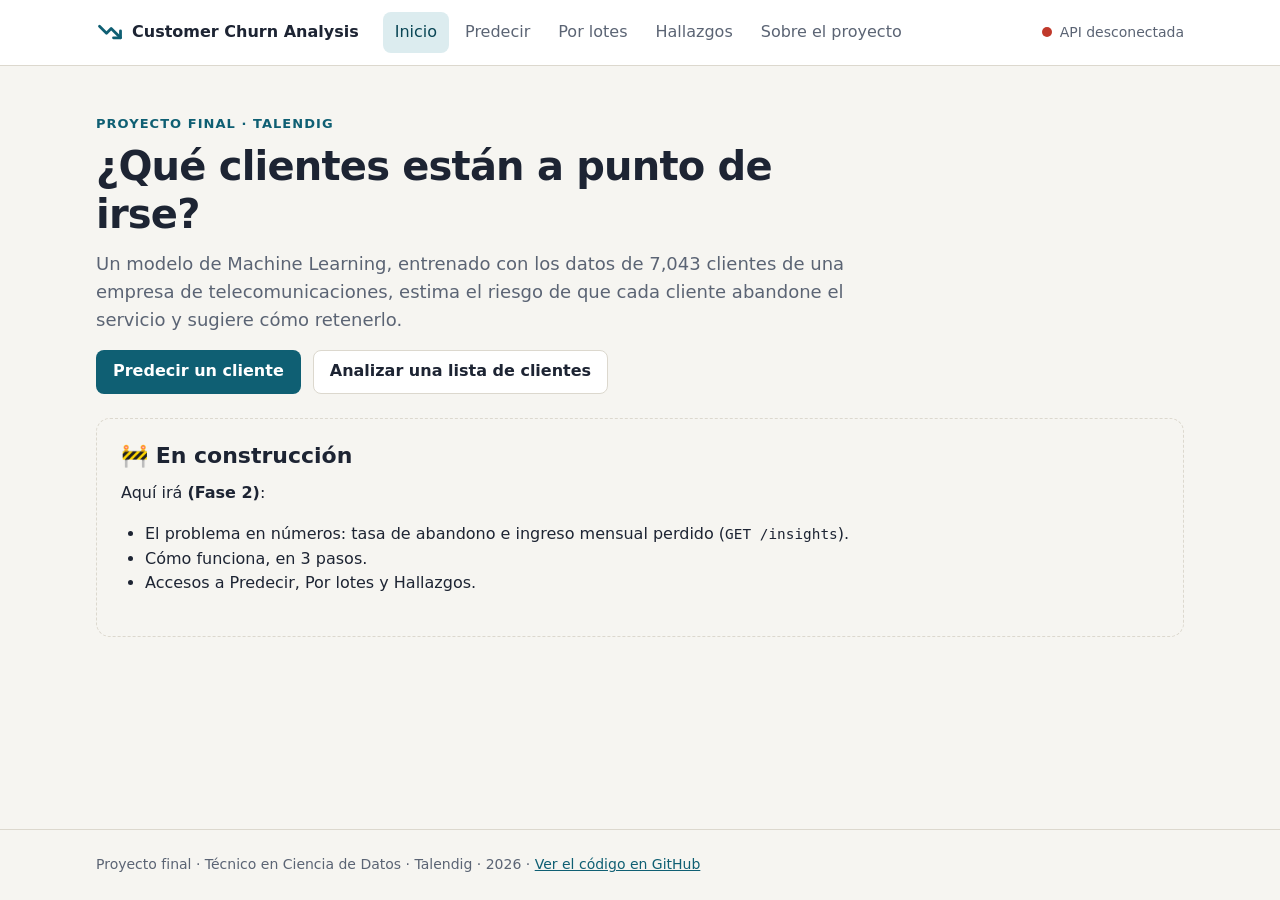
==== web/index.html @ 5fc29a0c "api-web: esqueleto de la API y la web + contrato v1" ====
<!doctype html>
<html lang="es">
  <head>
    <meta charset="utf-8" />
    <meta name="viewport" content="width=device-width, initial-scale=1" />
    <title>Inicio · Customer Churn Analysis</title>
    <meta
      name="description"
      content="Predicción del abandono de clientes de una empresa de telecomunicaciones con Machine Learning."
    />
    <link
      rel="icon"
      href="data:image/svg+xml,%3Csvg xmlns='http://www.w3.org/2000/svg' viewBox='0 0 24 24' fill='none' stroke='%230f5f73' stroke-width='2.6' stroke-linecap='round' stroke-linejoin='round'%3E%3Cpolyline points='3 7 9 13 13 9 21 17'/%3E%3Cpolyline points='15 17 21 17 21 11'/%3E%3C/svg%3E"
    />
    <link rel="stylesheet" href="css/base.css" />
    <script type="module" src="js/common.js"></script>
    <!-- Estilos y código propios de esta página: créalos y enlázalos aquí.
    <link rel="stylesheet" href="css/index.css" />
    <script type="module" src="js/index.js"></script>
    -->
  </head>
  <body>
    <a class="skip-link" href="#main">Saltar al contenido</a>

    <header class="site-header">
      <div class="container header-inner">
        <a class="brand" href="index.html">
          <svg class="brand-mark" viewBox="0 0 24 24" aria-hidden="true">
            <polyline points="3 7 9 13 13 9 21 17" />
            <polyline points="15 17 21 17 21 11" />
          </svg>
          Customer Churn Analysis
        </a>
        <nav class="site-nav" aria-label="Principal">
          <ul class="nav-list">
            <li><a href="index.html" aria-current="page">Inicio</a></li>
            <li><a href="predict.html">Predecir</a></li>
            <li><a href="batch.html">Por lotes</a></li>
            <li><a href="insights.html">Hallazgos</a></li>
            <li><a href="about.html">Sobre el proyecto</a></li>
          </ul>
        </nav>
        <p class="api-status" id="api-status" data-state="checking" role="status">
          <span class="status-dot" aria-hidden="true"></span>
          <span class="status-text">Conectando con la API…</span>
        </p>
      </div>
    </header>

    <div class="demo-banner" id="demo-banner" hidden>
      <p class="container">
        <strong>Modo demostración:</strong> la API usa un modelo provisional mientras llega el modelo real del equipo
        de Modelos. Los resultados son solo de ejemplo.
      </p>
    </div>

    <main id="main" class="container">
      <section class="page-intro">
        <p class="eyebrow">Proyecto final · Talendig</p>
        <h1>¿Qué clientes están a punto de irse?</h1>
        <p class="lead">
          Un modelo de Machine Learning, entrenado con los datos de 7,043 clientes de una empresa de
          telecomunicaciones, estima el riesgo de que cada cliente abandone el servicio y sugiere cómo retenerlo.
        </p>
        <div class="actions">
          <a class="btn btn-primary" href="predict.html">Predecir un cliente</a>
          <a class="btn btn-secondary" href="batch.html">Analizar una lista de clientes</a>
        </div>
      </section>

      <section class="card placeholder section" aria-labelledby="todo-title">
        <h2 id="todo-title">🚧 En construcción</h2>
        <p>Aquí irá <strong>(Fase 2)</strong>:</p>
        <ul>
          <li>El problema en números: tasa de abandono e ingreso mensual perdido (<code>GET /insights</code>).</li>
          <li>Cómo funciona, en 3 pasos.</li>
          <li>Accesos a Predecir, Por lotes y Hallazgos.</li>
        </ul>
      </section>
    </main>

    <footer class="site-footer">
      <div class="container">
        <p>
          Proyecto final · Técnico en Ciencia de Datos · Talendig · 2026 ·
          <a href="https://github.com/HeymichaelRD/customer-churn-analysis">Ver el código en GitHub</a>
        </p>
      </div>
    </footer>
  </body>
</html>
---- web/css/base.css ----
/* =====================================================================
   Estilos compartidos por todas las páginas.
   Los estilos propios de cada página van en su propia hoja, con el mismo
   nombre que el HTML (css/predict.css, css/insights.css...).
   Si necesitas cambiar algo de este archivo, pídeselo a Michael.
   ===================================================================== */

/* --- Guía visual -----------------------------------------------------
   Paleta provisional: se acuerda con el equipo de Dashboard para que la
   web y el Power BI se vean como un solo proyecto. */
:root {
  /* Base */
  --color-bg: #f6f5f1;
  --color-surface: #ffffff;
  --color-surface-muted: #efede7;
  --color-border: #dcd8ce;
  --color-text: #1d2433;
  --color-text-muted: #5b6474;

  /* Marca */
  --color-primary: #0f5f73;
  --color-primary-strong: #0a4655;
  --color-primary-soft: #dcecef;
  --color-accent: #e07a2e;

  /* Niveles de riesgo: color del texto y fondo suave */
  --color-risk-low: #2f7d4f;
  --color-risk-low-soft: #e1f1e6;
  --color-risk-medium: #92600e;
  --color-risk-medium-soft: #fbefd9;
  --color-risk-high: #c0392b;
  --color-risk-high-soft: #f8e1de;

  /* Tipografía: fuentes del sistema, así la página no depende de internet */
  --font-sans: system-ui, -apple-system, "Segoe UI", Roboto, "Helvetica Neue", Arial, sans-serif;
  --font-mono: ui-monospace, "Cascadia Mono", "SF Mono", Menlo, Consolas, monospace;

  /* Espacios, bordes y sombras */
  --space-1: 0.25rem;
  --space-2: 0.5rem;
  --space-3: 0.75rem;
  --space-4: 1rem;
  --space-5: 1.5rem;
  --space-6: 2rem;
  --space-7: 3rem;
  --radius-sm: 4px;
  --radius-md: 8px;
  --radius-lg: 14px;
  --shadow-sm: 0 1px 2px rgb(29 36 51 / 0.06);
  --shadow-md: 0 6px 20px rgb(29 36 51 / 0.08);
  --container-width: 1120px;
}

/* --- Base ------------------------------------------------------------ */
*,
*::before,
*::after {
  box-sizing: border-box;
}

body {
  margin: 0;
  min-height: 100vh;
  display: flex;
  flex-direction: column;
  background: var(--color-bg);
  color: var(--color-text);
  font-family: var(--font-sans);
  font-size: 1rem;
  line-height: 1.55;
}

main {
  flex: 1;
}

h1,
h2,
h3 {
  margin: 0 0 var(--space-3);
  line-height: 1.2;
}

h1 {
  font-size: clamp(1.75rem, 1.2rem + 2vw, 2.5rem);
  letter-spacing: -0.02em;
}

h2 {
  font-size: 1.375rem;
}

h3 {
  font-size: 1.125rem;
}

p {
  margin: 0 0 var(--space-4);
}

a {
  color: var(--color-primary);
}

a:hover {
  color: var(--color-primary-strong);
}

code {
  font-family: var(--font-mono);
  font-size: 0.9em;
}

img,
svg {
  max-width: 100%;
}

:focus-visible {
  outline: 3px solid var(--color-accent);
  outline-offset: 2px;
}

/* --- Utilidades ------------------------------------------------------ */
.container {
  width: 100%;
  max-width: var(--container-width);
  margin-inline: auto;
  padding-inline: var(--space-4);
}

/* Oculta un texto a la vista, pero los lectores de pantalla lo leen */
.visually-hidden {
  position: absolute;
  width: 1px;
  height: 1px;
  margin: -1px;
  padding: 0;
  overflow: hidden;
  clip: rect(0 0 0 0);
  white-space: nowrap;
  border: 0;
}

/* Enlace "Saltar al contenido": aparece solo al navegar con el teclado */
.skip-link {
  position: absolute;
  top: -100px;
  left: var(--space-4);
  z-index: 10;
  padding: var(--space-2) var(--space-3);
  background: var(--color-primary);
  color: #fff;
  border-radius: var(--radius-md);
}

.skip-link:focus {
  top: var(--space-2);
  color: #fff;
}

.muted {
  color: var(--color-text-muted);
}

/* Números alineados en columnas (tablas, KPIs) */
.numeric {
  font-variant-numeric: tabular-nums;
}

/* Rejilla que se adapta sola: varias columnas en PC, una en móvil */
.grid {
  display: grid;
  gap: var(--space-4);
  grid-template-columns: repeat(auto-fit, minmax(min(100%, 240px), 1fr));
}

.section {
  margin-bottom: var(--space-6);
}

/* --- Encabezado y menú ----------------------------------------------- */
.site-header {
  background: var(--color-surface);
  border-bottom: 1px solid var(--color-border);
}

.header-inner {
  display: flex;
  flex-wrap: wrap;
  align-items: center;
  gap: var(--space-2) var(--space-5);
  padding-block: var(--space-3);
}

.brand {
  display: inline-flex;
  align-items: center;
  gap: var(--space-2);
  color: var(--color-text);
  font-weight: 700;
  text-decoration: none;
}

.brand:hover {
  color: var(--color-text);
}

.brand-mark {
  width: 28px;
  height: 28px;
  fill: none;
  stroke: var(--color-primary);
  stroke-width: 2.4;
  stroke-linecap: round;
  stroke-linejoin: round;
}

.site-nav {
  flex: 1;
  overflow-x: auto;
}

.nav-list {
  display: flex;
  gap: var(--space-1);
  margin: 0;
  padding: 0;
  list-style: none;
}

.nav-list a {
  display: block;
  padding: var(--space-2) var(--space-3);
  border-radius: var(--radius-md);
  color: var(--color-text-muted);
  font-weight: 500;
  text-decoration: none;
  white-space: nowrap;
}

.nav-list a:hover {
  background: var(--color-surface-muted);
  color: var(--color-text);
}

.nav-list a[aria-current="page"] {
  background: var(--color-primary-soft);
  color: var(--color-primary-strong);
}

/* En móvil: logo y estado arriba; el menú abajo, deslizable de lado */
@media (max-width: 760px) {
  .site-nav {
    order: 3;
    flex-basis: 100%;
  }

  .api-status {
    margin-left: auto;
  }
}

/* Estado de la API: lo actualiza js/common.js */
.api-status {
  display: inline-flex;
  align-items: center;
  gap: var(--space-2);
  margin: 0;
  color: var(--color-text-muted);
  font-size: 0.875rem;
}

.status-dot {
  width: 10px;
  height: 10px;
  border-radius: 50%;
  background: var(--color-border);
}

.api-status[data-state="checking"] .status-dot {
  animation: pulse 1.2s ease-in-out infinite;
}

.api-status[data-state="online"] .status-dot {
  background: var(--color-risk-low);
}

.api-status[data-state="offline"] .status-dot {
  background: var(--color-risk-high);
}

/* Aviso de "modo demostración" (lo muestra js/common.js) */
.demo-banner {
  padding-block: var(--space-2);
  background: var(--color-risk-medium-soft);
  border-bottom: 1px solid #efd9ad;
  color: var(--color-risk-medium);
  font-size: 0.9375rem;
}

.demo-banner p {
  margin-block: 0;
}

/* --- Contenido ------------------------------------------------------- */
.page-intro {
  max-width: 760px;
  padding-block: var(--space-7) var(--space-5);
}

.eyebrow {
  margin-bottom: var(--space-2);
  color: var(--color-primary);
  font-size: 0.8125rem;
  font-weight: 700;
  letter-spacing: 0.08em;
  text-transform: uppercase;
}

.lead {
  color: var(--color-text-muted);
  font-size: 1.125rem;
}

.actions {
  display: flex;
  flex-wrap: wrap;
  gap: var(--space-3);
}

.card {
  padding: var(--space-5);
  background: var(--color-surface);
  border: 1px solid var(--color-border);
  border-radius: var(--radius-lg);
  box-shadow: var(--shadow-sm);
}

/* Cifra destacada (KPI) */
.kpi-value {
  display: block;
  font-size: 2rem;
  font-weight: 700;
  font-variant-numeric: tabular-nums;
  line-height: 1.1;
}

.kpi-label {
  color: var(--color-text-muted);
  font-size: 0.9375rem;
}

/* Marcador "en construcción": se borra cuando la página tenga contenido */
.placeholder {
  background: transparent;
  border-style: dashed;
  box-shadow: none;
}

.placeholder ul {
  margin: 0 0 var(--space-4);
  padding-left: var(--space-5);
}

/* --- Botones --------------------------------------------------------- */
.btn {
  display: inline-flex;
  align-items: center;
  justify-content: center;
  gap: var(--space-2);
  min-height: 44px;
  padding: var(--space-2) var(--space-4);
  border: 1px solid transparent;
  border-radius: var(--radius-md);
  font: inherit;
  font-weight: 600;
  text-decoration: none;
  cursor: pointer;
  transition: background-color 0.15s, border-color 0.15s, color 0.15s;
}

.btn-primary {
  background: var(--color-primary);
  color: #fff;
}

.btn-primary:hover {
  background: var(--color-primary-strong);
  color: #fff;
}

.btn-secondary {
  background: var(--color-surface);
  border-color: var(--color-border);
  color: var(--color-text);
}

.btn-secondary:hover {
  border-color: var(--color-primary);
  color: var(--color-primary-strong);
}

.btn:disabled,
.btn[aria-disabled="true"] {
  opacity: 0.55;
  cursor: not-allowed;
}

/* --- Formularios ----------------------------------------------------- */
fieldset {
  min-width: 0;
  margin: 0;
  padding: 0;
  border: 0;
}

.field {
  display: flex;
  flex-direction: column;
  gap: var(--space-1);
}

.field label,
.field legend {
  font-size: 0.9375rem;
  font-weight: 600;
}

.field-hint {
  color: var(--color-text-muted);
  font-size: 0.8125rem;
}

.field-error {
  color: var(--color-risk-high);
  font-size: 0.8125rem;
  font-weight: 600;
}

input,
select {
  min-height: 44px;
  padding: var(--space-2) var(--space-3);
  background: var(--color-surface);
  border: 1px solid var(--color-border);
  border-radius: var(--radius-md);
  color: var(--color-text);
  font: inherit;
}

input:focus-visible,
select:focus-visible {
  border-color: var(--color-primary);
}

input:disabled,
select:disabled {
  background: var(--color-surface-muted);
  color: var(--color-text-muted);
}

/* Campo con error (la API indica cuál en "field") */
[aria-invalid="true"] {
  border-color: var(--color-risk-high);
}

/* --- Niveles de riesgo ------------------------------------------------
   Uso: <span class="badge" data-risk="high">Riesgo alto</span>
   data-risk también sirve en otros elementos: define --risk-color y --risk-soft. */
[data-risk="low"] {
  --risk-color: var(--color-risk-low);
  --risk-soft: var(--color-risk-low-soft);
}

[data-risk="medium"] {
  --risk-color: var(--color-risk-medium);
  --risk-soft: var(--color-risk-medium-soft);
}

[data-risk="high"] {
  --risk-color: var(--color-risk-high);
  --risk-soft: var(--color-risk-high-soft);
}

.badge {
  display: inline-flex;
  align-items: center;
  gap: var(--space-1);
  padding: 2px var(--space-3);
  border-radius: 999px;
  background: var(--risk-soft, var(--color-surface-muted));
  color: var(--risk-color, var(--color-text));
  font-size: 0.8125rem;
  font-weight: 700;
}

/* --- Avisos ---------------------------------------------------------- */
.alert {
  padding: var(--space-3) var(--space-4);
  border: 1px solid;
  border-radius: var(--radius-md);
}

.alert-error {
  background: var(--color-risk-high-soft);
  border-color: #eebbb5;
  color: var(--color-risk-high);
}

.alert-info {
  background: var(--color-primary-soft);
  border-color: #b9d8de;
  color: var(--color-primary-strong);
}

/* --- Cargando -------------------------------------------------------- */
.spinner {
  display: inline-block;
  width: 1.1em;
  height: 1.1em;
  border: 2px solid currentColor;
  border-right-color: transparent;
  border-radius: 50%;
  animation: spin 0.7s linear infinite;
}

@keyframes spin {
  to {
    transform: rotate(360deg);
  }
}

@keyframes pulse {
  50% {
    opacity: 0.35;
  }
}

/* --- Pie de página --------------------------------------------------- */
.site-footer {
  margin-top: var(--space-7);
  padding-block: var(--space-5);
  border-top: 1px solid var(--color-border);
  color: var(--color-text-muted);
  font-size: 0.875rem;
}

.site-footer p {
  margin: 0;
}

/* --- Menos movimiento para quien lo pide en su sistema --------------- */
@media (prefers-reduced-motion: reduce) {
  *,
  *::before,
  *::after {
    animation-duration: 0.01ms !important;
    animation-iteration-count: 1 !important;
    transition-duration: 0.01ms !important;
  }
}
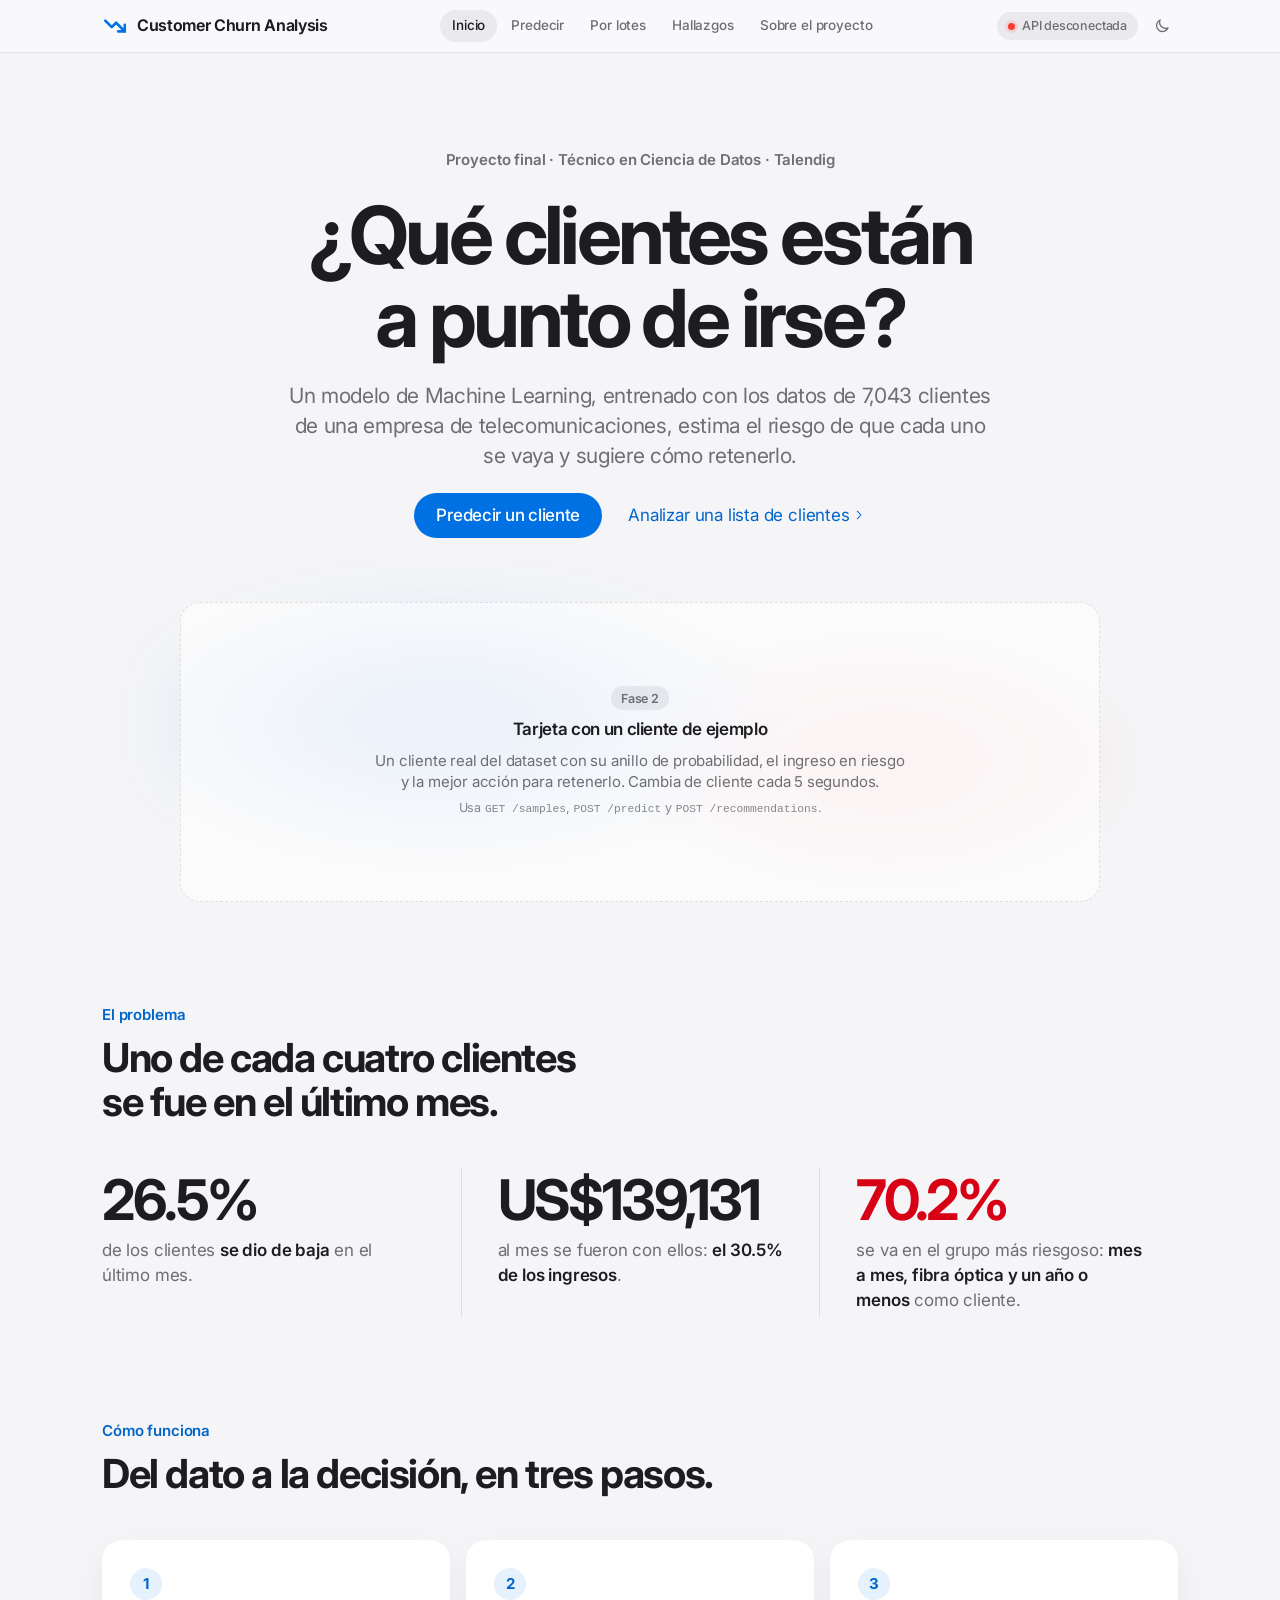
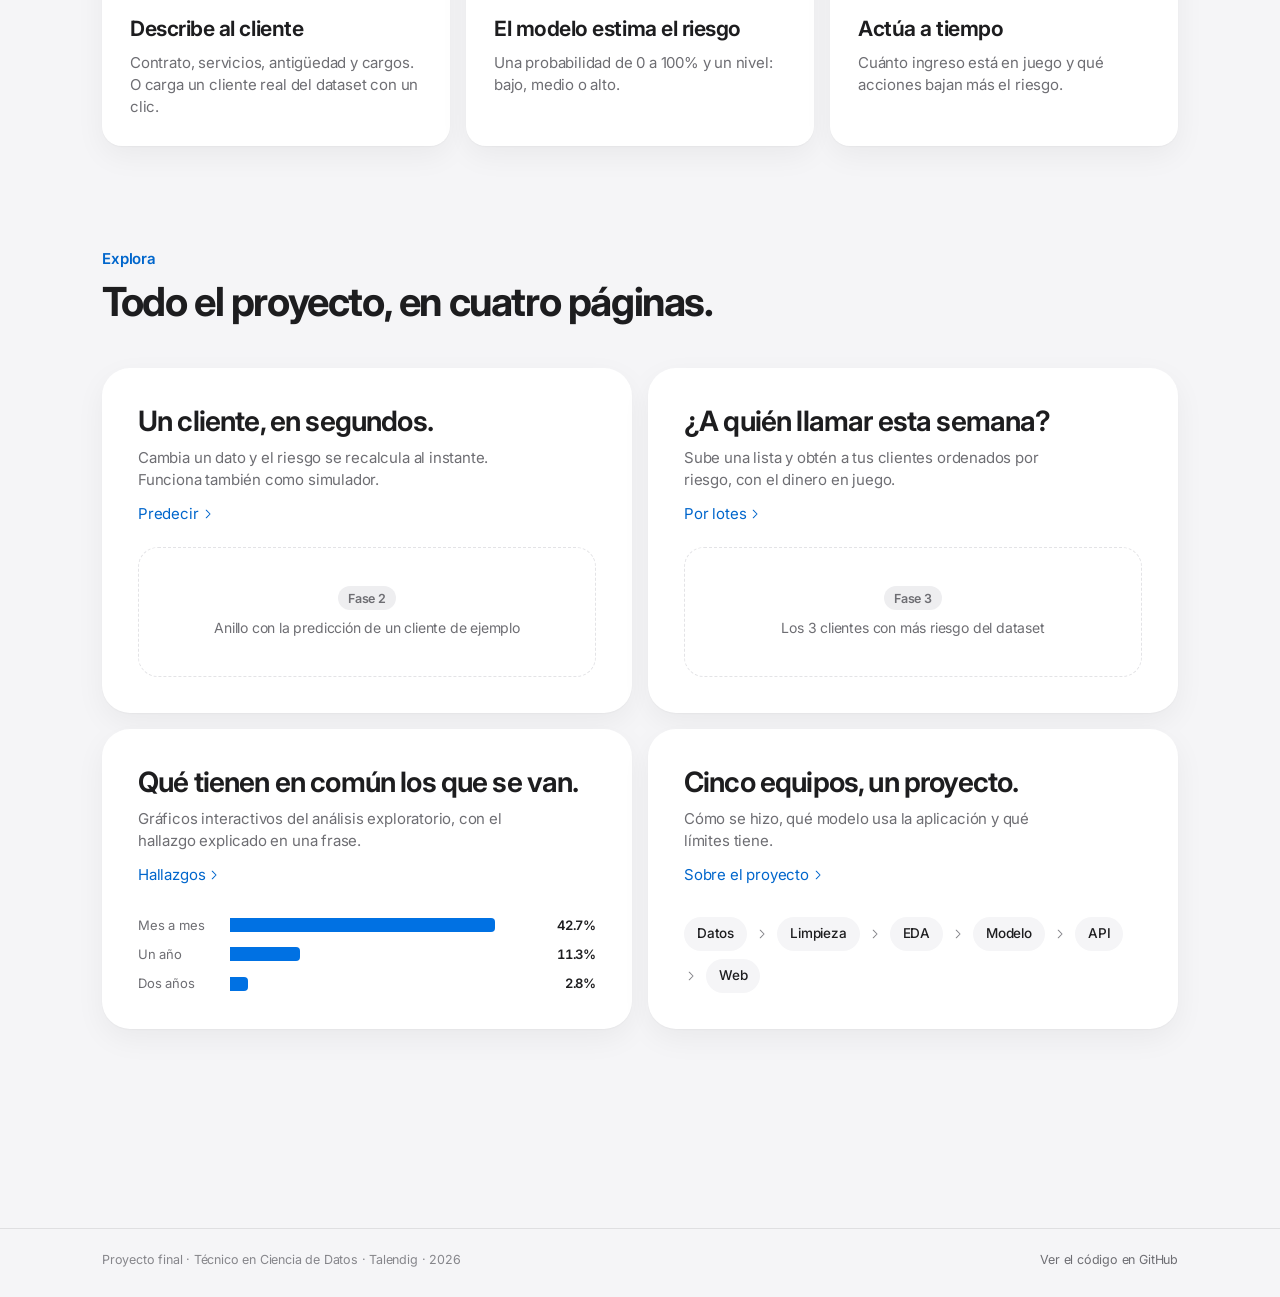
==== commit 5c81f844: "web: aplica un nuevo diseño a la pagina web" ====
--- a/web/index.html
+++ b/web/index.html
@@ -2,7 +2,7 @@
 <html lang="es">
   <head>
     <meta charset="utf-8" />
-    <meta name="viewport" content="width=device-width, initial-scale=1" />
+    <meta name="viewport" content="width=device-width, initial-scale=1, viewport-fit=cover" />
     <title>Inicio · Customer Churn Analysis</title>
     <meta
       name="description"
@@ -10,82 +10,264 @@
     />
     <link
       rel="icon"
-      href="data:image/svg+xml,%3Csvg xmlns='http://www.w3.org/2000/svg' viewBox='0 0 24 24' fill='none' stroke='%230f5f73' stroke-width='2.6' stroke-linecap='round' stroke-linejoin='round'%3E%3Cpolyline points='3 7 9 13 13 9 21 17'/%3E%3Cpolyline points='15 17 21 17 21 11'/%3E%3C/svg%3E"
+      href="data:image/svg+xml,%3Csvg xmlns='http://www.w3.org/2000/svg' viewBox='0 0 24 24' fill='none' stroke='%230071e3' stroke-width='2.6' stroke-linecap='round' stroke-linejoin='round'%3E%3Cpolyline points='3 7 9 13 13 9 21 17'/%3E%3Cpolyline points='15 17 21 17 21 11'/%3E%3C/svg%3E"
     />
+    <!-- Tema claro u oscuro: va primero para que la página no parpadee -->
+    <script src="js/theme.js"></script>
     <link rel="stylesheet" href="css/base.css" />
+    <link rel="stylesheet" href="css/index.css" />
     <script type="module" src="js/common.js"></script>
-    <!-- Estilos y código propios de esta página: créalos y enlázalos aquí.
-    <link rel="stylesheet" href="css/index.css" />
+    <!-- El código de esta página va en js/index.js: créalo y quita este comentario.
     <script type="module" src="js/index.js"></script>
     -->
   </head>
   <body>
-    <a class="skip-link" href="#main">Saltar al contenido</a>
-
-    <header class="site-header">
-      <div class="container header-inner">
+    <a class="skip" href="#main">Saltar al contenido</a>
+
+    <header class="nav">
+      <div class="wrap nav-inner">
         <a class="brand" href="index.html">
           <svg class="brand-mark" viewBox="0 0 24 24" aria-hidden="true">
             <polyline points="3 7 9 13 13 9 21 17" />
             <polyline points="15 17 21 17 21 11" />
           </svg>
-          Customer Churn Analysis
+          <span>Customer Churn Analysis</span>
         </a>
-        <nav class="site-nav" aria-label="Principal">
-          <ul class="nav-list">
-            <li><a href="index.html" aria-current="page">Inicio</a></li>
-            <li><a href="predict.html">Predecir</a></li>
-            <li><a href="batch.html">Por lotes</a></li>
-            <li><a href="insights.html">Hallazgos</a></li>
-            <li><a href="about.html">Sobre el proyecto</a></li>
-          </ul>
+        <nav class="nav-links" aria-label="Principal">
+          <a href="index.html" aria-current="page">Inicio</a>
+          <a href="predict.html">Predecir</a>
+          <a href="batch.html">Por lotes</a>
+          <a href="insights.html">Hallazgos</a>
+          <a href="about.html">Sobre el proyecto</a>
         </nav>
-        <p class="api-status" id="api-status" data-state="checking" role="status">
-          <span class="status-dot" aria-hidden="true"></span>
-          <span class="status-text">Conectando con la API…</span>
+        <div class="nav-tools">
+          <span class="status" id="api-status" data-state="checking" role="status">
+            <span class="status-dot" aria-hidden="true"></span>
+            <span class="status-text">Conectando…</span>
+          </span>
+          <button class="icon-btn" id="theme-btn" type="button" aria-label="Cambiar a modo oscuro"></button>
+        </div>
+      </div>
+    </header>
+
+    <div class="ribbon" id="demo-ribbon" hidden>
+      <div class="wrap ribbon-inner">
+        <p>
+          <strong>Modo demostración.</strong> El modelo es provisional y los resultados son de ejemplo, mientras llega
+          el modelo real del equipo de Modelos.
         </p>
-      </div>
-    </header>
-
-    <div class="demo-banner" id="demo-banner" hidden>
-      <p class="container">
-        <strong>Modo demostración:</strong> la API usa un modelo provisional mientras llega el modelo real del equipo
-        de Modelos. Los resultados son solo de ejemplo.
-      </p>
+        <button class="icon-btn" id="demo-ribbon-close" type="button" aria-label="Cerrar aviso">
+          <svg class="ico" viewBox="0 0 24 24" aria-hidden="true"><use href="img/icons.svg#i-x" /></svg>
+        </button>
+      </div>
     </div>
 
-    <main id="main" class="container">
-      <section class="page-intro">
-        <p class="eyebrow">Proyecto final · Talendig</p>
-        <h1>¿Qué clientes están a punto de irse?</h1>
+    <main id="main" class="page" tabindex="-1">
+      <div class="wrap hero">
+        <p class="eyebrow">Proyecto final · Técnico en Ciencia de Datos · Talendig</p>
+        <h1 class="display">¿Qué clientes están a punto de irse?</h1>
         <p class="lead">
-          Un modelo de Machine Learning, entrenado con los datos de 7,043 clientes de una empresa de
-          telecomunicaciones, estima el riesgo de que cada cliente abandone el servicio y sugiere cómo retenerlo.
+          Un modelo de Machine Learning, entrenado con los datos de 7,043 clientes de una empresa de telecomunicaciones,
+          estima el riesgo de que cada uno se vaya y sugiere cómo retenerlo.
         </p>
-        <div class="actions">
+        <div class="cta-row">
           <a class="btn btn-primary" href="predict.html">Predecir un cliente</a>
-          <a class="btn btn-secondary" href="batch.html">Analizar una lista de clientes</a>
-        </div>
-      </section>
-
-      <section class="card placeholder section" aria-labelledby="todo-title">
-        <h2 id="todo-title">🚧 En construcción</h2>
-        <p>Aquí irá <strong>(Fase 2)</strong>:</p>
-        <ul>
-          <li>El problema en números: tasa de abandono e ingreso mensual perdido (<code>GET /insights</code>).</li>
-          <li>Cómo funciona, en 3 pasos.</li>
-          <li>Accesos a Predecir, Por lotes y Hallazgos.</li>
-        </ul>
-      </section>
+          <a class="link-more" href="batch.html">
+            Analizar una lista de clientes
+            <svg class="ico" viewBox="0 0 24 24" aria-hidden="true"><use href="img/icons.svg#i-chevron" /></svg>
+          </a>
+        </div>
+      </div>
+
+      <div class="wrap hero-stage">
+        <!-- Fase 2 (js/index.js): en el prototipo es <article class="showcase">. -->
+        <div class="placeholder">
+          <span class="placeholder-tag">Fase 2</span>
+          <b>Tarjeta con un cliente de ejemplo</b>
+          <p>
+            Un cliente real del dataset con su anillo de probabilidad, el ingreso en riesgo y la mejor acción para
+            retenerlo. Cambia de cliente cada 5 segundos.
+          </p>
+          <p class="caption">
+            Usa <code>GET /samples</code>, <code>POST /predict</code> y <code>POST /recommendations</code>.
+          </p>
+        </div>
+      </div>
+
+      <div class="wrap section">
+        <div class="section-head">
+          <p class="eyebrow eyebrow-accent">El problema</p>
+          <h2 class="h2">Uno de cada cuatro clientes se fue en el último mes.</h2>
+        </div>
+        <!-- Cifras del dataset original. En la Fase 2, js/index.js las toma de GET /insights. -->
+        <div class="stats" id="stats">
+          <div class="stat">
+            <span class="stat-value" data-count="rate">26.5%</span>
+            <p>de los clientes <b>se dio de baja</b> en el último mes.</p>
+          </div>
+          <div class="stat">
+            <span class="stat-value" data-count="lost">US$139,131</span>
+            <p>al mes se fueron con ellos: <b id="lost-share">el 30.5% de los ingresos</b>.</p>
+          </div>
+          <div class="stat">
+            <span class="stat-value is-alert" data-count="segment">70.2%</span>
+            <p>se va en el grupo más riesgoso: <b>mes a mes, fibra óptica y un año o menos</b> como cliente.</p>
+          </div>
+        </div>
+      </div>
+
+      <div class="wrap section">
+        <div class="section-head">
+          <p class="eyebrow eyebrow-accent">Cómo funciona</p>
+          <h2 class="h2">Del dato a la decisión, en tres pasos.</h2>
+        </div>
+        <ol class="steps">
+          <li class="step">
+            <span class="step-n">1</span>
+            <h3 class="h3">Describe al cliente</h3>
+            <p>Contrato, servicios, antigüedad y cargos. O carga un cliente real del dataset con un clic.</p>
+          </li>
+          <li class="step">
+            <span class="step-n">2</span>
+            <h3 class="h3">El modelo estima el riesgo</h3>
+            <p>Una probabilidad de 0 a 100% y un nivel: bajo, medio o alto.</p>
+          </li>
+          <li class="step">
+            <span class="step-n">3</span>
+            <h3 class="h3">Actúa a tiempo</h3>
+            <p>Cuánto ingreso está en juego y qué acciones bajan más el riesgo.</p>
+          </li>
+        </ol>
+      </div>
+
+      <div class="wrap section">
+        <div class="section-head">
+          <p class="eyebrow eyebrow-accent">Explora</p>
+          <h2 class="h2">Todo el proyecto, en cuatro páginas.</h2>
+        </div>
+        <div class="bento">
+          <a class="tile" href="predict.html">
+            <div class="tile-copy">
+              <h3 class="h3">Un cliente, en segundos.</h3>
+              <p>Cambia un dato y el riesgo se recalcula al instante. Funciona también como simulador.</p>
+              <span class="link-more">
+                Predecir
+                <svg class="ico" viewBox="0 0 24 24" aria-hidden="true"><use href="img/icons.svg#i-chevron" /></svg>
+              </span>
+            </div>
+            <!-- Fase 2 (js/index.js): <div class="tile-art center"> con <div class="ring-box" style="--ring: 150px">. -->
+            <div class="tile-art">
+              <div class="placeholder">
+                <span class="placeholder-tag">Fase 2</span>
+                <span>Anillo con la predicción de un cliente de ejemplo</span>
+              </div>
+            </div>
+          </a>
+          <a class="tile" href="batch.html">
+            <div class="tile-copy">
+              <h3 class="h3">¿A quién llamar esta semana?</h3>
+              <p>Sube una lista y obtén a tus clientes ordenados por riesgo, con el dinero en juego.</p>
+              <span class="link-more">
+                Por lotes
+                <svg class="ico" viewBox="0 0 24 24" aria-hidden="true"><use href="img/icons.svg#i-chevron" /></svg>
+              </span>
+            </div>
+            <!-- Fase 3 (js/index.js): en el prototipo es <div class="art-list">. -->
+            <div class="tile-art">
+              <div class="placeholder">
+                <span class="placeholder-tag">Fase 3</span>
+                <span>Los 3 clientes con más riesgo del dataset</span>
+              </div>
+            </div>
+          </a>
+          <a class="tile" href="insights.html">
+            <div class="tile-copy">
+              <h3 class="h3">Qué tienen en común los que se van.</h3>
+              <p>Gráficos interactivos del análisis exploratorio, con el hallazgo explicado en una frase.</p>
+              <span class="link-more">
+                Hallazgos
+                <svg class="ico" viewBox="0 0 24 24" aria-hidden="true"><use href="img/icons.svg#i-chevron" /></svg>
+              </span>
+            </div>
+            <!-- Tasa de abandono por contrato, del dataset original. El ancho de cada barra es la tasa ÷ 50%.
+                 En la Fase 2, js/index.js la toma de GET /insights. -->
+            <div class="tile-art">
+              <div class="art-bars">
+                <div class="art-bar">
+                  <span>Mes a mes</span>
+                  <span><i style="width: 85.4%"></i></span>
+                  <b class="num">42.7%</b>
+                </div>
+                <div class="art-bar">
+                  <span>Un año</span>
+                  <span><i style="width: 22.5%"></i></span>
+                  <b class="num">11.3%</b>
+                </div>
+                <div class="art-bar">
+                  <span>Dos años</span>
+                  <span><i style="width: 5.7%"></i></span>
+                  <b class="num">2.8%</b>
+                </div>
+              </div>
+            </div>
+          </a>
+          <a class="tile" href="about.html">
+            <div class="tile-copy">
+              <h3 class="h3">Cinco equipos, un proyecto.</h3>
+              <p>Cómo se hizo, qué modelo usa la aplicación y qué límites tiene.</p>
+              <span class="link-more">
+                Sobre el proyecto
+                <svg class="ico" viewBox="0 0 24 24" aria-hidden="true"><use href="img/icons.svg#i-chevron" /></svg>
+              </span>
+            </div>
+            <div class="tile-art">
+              <div class="art-flow">
+                <span>Datos</span>
+                <svg class="ico" viewBox="0 0 24 24" aria-hidden="true"><use href="img/icons.svg#i-chevron" /></svg>
+                <span>Limpieza</span>
+                <svg class="ico" viewBox="0 0 24 24" aria-hidden="true"><use href="img/icons.svg#i-chevron" /></svg>
+                <span>EDA</span>
+                <svg class="ico" viewBox="0 0 24 24" aria-hidden="true"><use href="img/icons.svg#i-chevron" /></svg>
+                <span>Modelo</span>
+                <svg class="ico" viewBox="0 0 24 24" aria-hidden="true"><use href="img/icons.svg#i-chevron" /></svg>
+                <span>API</span>
+                <svg class="ico" viewBox="0 0 24 24" aria-hidden="true"><use href="img/icons.svg#i-chevron" /></svg>
+                <span>Web</span>
+              </div>
+            </div>
+          </a>
+        </div>
+      </div>
     </main>
 
-    <footer class="site-footer">
-      <div class="container">
-        <p>
-          Proyecto final · Técnico en Ciencia de Datos · Talendig · 2026 ·
-          <a href="https://github.com/HeymichaelRD/customer-churn-analysis">Ver el código en GitHub</a>
-        </p>
+    <footer class="footer">
+      <div class="wrap footer-inner">
+        <span>Proyecto final · Técnico en Ciencia de Datos · Talendig · 2026</span>
+        <a href="https://github.com/HeymichaelRD/customer-churn-analysis">Ver el código en GitHub</a>
       </div>
     </footer>
+
+    <nav class="tabbar" aria-label="Principal en el celular">
+      <a href="index.html" aria-current="page">
+        <svg class="ico" viewBox="0 0 24 24" aria-hidden="true"><use href="img/icons.svg#i-home" /></svg>
+        <span>Inicio</span>
+      </a>
+      <a href="predict.html">
+        <svg class="ico" viewBox="0 0 24 24" aria-hidden="true"><use href="img/icons.svg#i-gauge" /></svg>
+        <span>Predecir</span>
+      </a>
+      <a href="batch.html">
+        <svg class="ico" viewBox="0 0 24 24" aria-hidden="true"><use href="img/icons.svg#i-list" /></svg>
+        <span>Por lotes</span>
+      </a>
+      <a href="insights.html">
+        <svg class="ico" viewBox="0 0 24 24" aria-hidden="true"><use href="img/icons.svg#i-chart" /></svg>
+        <span>Hallazgos</span>
+      </a>
+      <a href="about.html">
+        <svg class="ico" viewBox="0 0 24 24" aria-hidden="true"><use href="img/icons.svg#i-info" /></svg>
+        <span>Proyecto</span>
+      </a>
+    </nav>
   </body>
 </html>
--- a/web/css/base.css
+++ b/web/css/base.css
@@ -1,136 +1,266 @@
 /* =====================================================================
    Estilos compartidos por todas las páginas.
+   El diseño sale del prototipo que eligió el equipo: estilo Apple, con
+   modo claro y modo oscuro.
    Los estilos propios de cada página van en su propia hoja, con el mismo
    nombre que el HTML (css/predict.css, css/insights.css...).
    Si necesitas cambiar algo de este archivo, pídeselo a Michael.
    ===================================================================== */
 
-/* --- Guía visual -----------------------------------------------------
-   Paleta provisional: se acuerda con el equipo de Dashboard para que la
-   web y el Power BI se vean como un solo proyecto. */
+/* --- Fuente ----------------------------------------------------------------
+   Inter, guardada en web/fonts/ para que la página no dependa de internet.
+   Su licencia está en web/fonts/OFL.txt. En Mac se usa la fuente del
+   sistema, San Francisco, que es muy parecida. */
+@font-face {
+  font-family: "Inter";
+  font-style: normal;
+  font-weight: 400 700;
+  font-display: swap;
+  src: url("../fonts/inter-latin.woff2") format("woff2");
+  unicode-range:
+    U+0000-00FF, U+0131, U+0152-0153, U+02BB-02BC, U+02C6, U+02DA, U+02DC, U+0304, U+0308, U+0329, U+2000-206F, U+20AC,
+    U+2122, U+2191, U+2193, U+2212, U+2215, U+FEFF, U+FFFD;
+}
+
+/* --- Guía visual -------------------------------------------------------------
+   Usa siempre estas variables, nunca un color escrito a mano: escribe
+   color: var(--fg-2), y no color: #6e6e73. Así tu página se ve bien sola
+   en modo claro y en modo oscuro. */
 :root {
-  /* Base */
-  --color-bg: #f6f5f1;
-  --color-surface: #ffffff;
-  --color-surface-muted: #efede7;
-  --color-border: #dcd8ce;
-  --color-text: #1d2433;
-  --color-text-muted: #5b6474;
-
-  /* Marca */
-  --color-primary: #0f5f73;
-  --color-primary-strong: #0a4655;
-  --color-primary-soft: #dcecef;
-  --color-accent: #e07a2e;
-
-  /* Niveles de riesgo: color del texto y fondo suave */
-  --color-risk-low: #2f7d4f;
-  --color-risk-low-soft: #e1f1e6;
-  --color-risk-medium: #92600e;
-  --color-risk-medium-soft: #fbefd9;
-  --color-risk-high: #c0392b;
-  --color-risk-high-soft: #f8e1de;
-
-  /* Tipografía: fuentes del sistema, así la página no depende de internet */
-  --font-sans: system-ui, -apple-system, "Segoe UI", Roboto, "Helvetica Neue", Arial, sans-serif;
-  --font-mono: ui-monospace, "Cascadia Mono", "SF Mono", Menlo, Consolas, monospace;
-
-  /* Espacios, bordes y sombras */
-  --space-1: 0.25rem;
-  --space-2: 0.5rem;
-  --space-3: 0.75rem;
-  --space-4: 1rem;
-  --space-5: 1.5rem;
-  --space-6: 2rem;
-  --space-7: 3rem;
-  --radius-sm: 4px;
-  --radius-md: 8px;
-  --radius-lg: 14px;
-  --shadow-sm: 0 1px 2px rgb(29 36 51 / 0.06);
-  --shadow-md: 0 6px 20px rgb(29 36 51 / 0.08);
-  --container-width: 1120px;
-}
-
-/* --- Base ------------------------------------------------------------ */
+  color-scheme: light;
+
+  /* Fondos */
+  --bg: #f5f5f7; /* fondo de la página */
+  --surface: #ffffff; /* tarjetas y paneles */
+  --surface-2: #fbfbfd; /* franjas: aviso de demostración, cabecera de las tablas */
+  --fill: rgba(118, 118, 128, 0.12); /* relleno gris suave: botones, pistas, campos */
+  --fill-2: rgba(118, 118, 128, 0.2); /* relleno gris un poco más fuerte */
+  --seg-thumb: #ffffff; /* la pastilla que se mueve en el control segmentado */
+
+  /* Texto y líneas */
+  --fg: #1d1d1f; /* texto principal */
+  --fg-2: #6e6e73; /* texto secundario */
+  --fg-3: #86868b; /* notas y ejes de los gráficos */
+  --hairline: rgba(0, 0, 0, 0.09); /* líneas divisorias finas */
+
+  /* Color de acento (azul): enlaces, botones principales y barras */
+  --accent: #0071e3;
+  --accent-hover: #0077ed;
+  --accent-text: #0066cc; /* texto azul sobre fondo claro */
+  --accent-soft: rgba(0, 113, 227, 0.1); /* fondo azul suave */
+  --on-accent: #ffffff; /* texto sobre el azul */
+  --nav-bg: rgba(251, 251, 253, 0.8); /* barras translúcidas de arriba y de abajo */
+  --invert-bg: #1d1d1f; /* colores invertidos: chip marcado, mensaje flotante */
+  --invert-fg: #f5f5f7;
+
+  /* Niveles de riesgo: color, color para texto y fondo suave */
+  --risk-low: #34c759;
+  --risk-low-text: #1f7a37;
+  --risk-low-soft: rgba(52, 199, 89, 0.14);
+  --risk-medium: #ff9500;
+  --risk-medium-text: #a84b00;
+  --risk-medium-soft: rgba(255, 149, 0, 0.15);
+  --risk-high: #ff3b30;
+  --risk-high-text: #d70015;
+  --risk-high-soft: rgba(255, 59, 48, 0.12);
+
+  /* Gráficos: lo que sube el riesgo (rojo), lo que lo baja (azul) y la cuadrícula */
+  --viz-up: #e0352b;
+  --viz-down: #0071e3;
+  --grid: rgba(0, 0, 0, 0.07);
+
+  /* Sombras y brillo de fondo de la portada */
+  --shadow-card: 0 1px 2px rgba(0, 0, 0, 0.04), 0 10px 30px rgba(0, 0, 0, 0.05); /* tarjetas */
+  --shadow-float: 0 2px 6px rgba(0, 0, 0, 0.04), 0 30px 80px rgba(0, 30, 80, 0.14); /* lo que flota */
+  --shadow-knob: 0 3px 8px rgba(0, 0, 0, 0.15), 0 1px 1px rgba(0, 0, 0, 0.16); /* perillas */
+  --glow-a: rgba(0, 113, 227, 0.16);
+  --glow-b: rgba(255, 59, 48, 0.1);
+
+  /* Tipografía: títulos, texto, y código o identificadores de cliente */
+  --font-display: -apple-system, BlinkMacSystemFont, "SF Pro Display", "Inter", "Segoe UI", system-ui, sans-serif;
+  --font-text: -apple-system, BlinkMacSystemFont, "SF Pro Text", "Inter", "Segoe UI", system-ui, sans-serif;
+  --font-mono: ui-monospace, "SF Mono", Menlo, Consolas, "Liberation Mono", monospace;
+
+  /* Bordes redondeados: extra grande, grande, mediano y pequeño */
+  --r-xl: 28px;
+  --r-lg: 20px;
+  --r-md: 14px;
+  --r-sm: 10px;
+
+  /* Movimiento: suave (--ease) y con un pequeño rebote (--spring) */
+  --ease: cubic-bezier(0.25, 0.8, 0.25, 1);
+  --spring: cubic-bezier(0.3, 1.3, 0.5, 1);
+
+  /* Alto de la barra de navegación */
+  --nav-h: 52px;
+}
+
+/* Modo oscuro: las mismas variables con otros valores. El bloque va dos veces:
+   1. Si el sistema está en modo oscuro y el usuario no eligió el modo claro.
+   2. Si el usuario eligió el modo oscuro con el botón de la barra (js/common.js). */
+@media (prefers-color-scheme: dark) {
+  :root:not([data-theme="light"]) {
+    --bg: #000000;
+    --surface: #1c1c1e;
+    --surface-2: #111112;
+    --fill: rgba(118, 118, 128, 0.24);
+    --fill-2: rgba(118, 118, 128, 0.36);
+    --seg-thumb: #636366;
+    --fg: #f5f5f7;
+    --fg-2: #a1a1a6;
+    --fg-3: #8e8e93;
+    --hairline: rgba(255, 255, 255, 0.11);
+    --accent: #0a84ff;
+    --accent-hover: #409cff;
+    --accent-text: #2997ff;
+    --accent-soft: rgba(41, 151, 255, 0.16);
+    --on-accent: #ffffff;
+    --nav-bg: rgba(22, 22, 23, 0.78);
+    --invert-bg: #f5f5f7;
+    --invert-fg: #1d1d1f;
+    --risk-low: #30d158;
+    --risk-low-text: #30d158;
+    --risk-low-soft: rgba(48, 209, 88, 0.16);
+    --risk-medium: #ff9f0a;
+    --risk-medium-text: #ffb340;
+    --risk-medium-soft: rgba(255, 159, 10, 0.16);
+    --risk-high: #ff453a;
+    --risk-high-text: #ff6961;
+    --risk-high-soft: rgba(255, 69, 58, 0.18);
+    --viz-up: #ff453a;
+    --viz-down: #2997ff;
+    --grid: rgba(255, 255, 255, 0.09);
+    --shadow-card: 0 0 0 1px rgba(255, 255, 255, 0.06);
+    --shadow-float: 0 0 0 1px rgba(255, 255, 255, 0.08), 0 30px 80px rgba(0, 0, 0, 0.6);
+    --shadow-knob: 0 3px 8px rgba(0, 0, 0, 0.35), 0 1px 1px rgba(0, 0, 0, 0.3);
+    --glow-a: rgba(10, 132, 255, 0.22);
+    --glow-b: rgba(255, 69, 58, 0.12);
+    color-scheme: dark;
+  }
+}
+
+:root[data-theme="dark"] {
+  --bg: #000000;
+  --surface: #1c1c1e;
+  --surface-2: #111112;
+  --fill: rgba(118, 118, 128, 0.24);
+  --fill-2: rgba(118, 118, 128, 0.36);
+  --seg-thumb: #636366;
+  --fg: #f5f5f7;
+  --fg-2: #a1a1a6;
+  --fg-3: #8e8e93;
+  --hairline: rgba(255, 255, 255, 0.11);
+  --accent: #0a84ff;
+  --accent-hover: #409cff;
+  --accent-text: #2997ff;
+  --accent-soft: rgba(41, 151, 255, 0.16);
+  --on-accent: #ffffff;
+  --nav-bg: rgba(22, 22, 23, 0.78);
+  --invert-bg: #f5f5f7;
+  --invert-fg: #1d1d1f;
+  --risk-low: #30d158;
+  --risk-low-text: #30d158;
+  --risk-low-soft: rgba(48, 209, 88, 0.16);
+  --risk-medium: #ff9f0a;
+  --risk-medium-text: #ffb340;
+  --risk-medium-soft: rgba(255, 159, 10, 0.16);
+  --risk-high: #ff453a;
+  --risk-high-text: #ff6961;
+  --risk-high-soft: rgba(255, 69, 58, 0.18);
+  --viz-up: #ff453a;
+  --viz-down: #2997ff;
+  --grid: rgba(255, 255, 255, 0.09);
+  --shadow-card: 0 0 0 1px rgba(255, 255, 255, 0.06);
+  --shadow-float: 0 0 0 1px rgba(255, 255, 255, 0.08), 0 30px 80px rgba(0, 0, 0, 0.6);
+  --shadow-knob: 0 3px 8px rgba(0, 0, 0, 0.35), 0 1px 1px rgba(0, 0, 0, 0.3);
+  --glow-a: rgba(10, 132, 255, 0.22);
+  --glow-b: rgba(255, 69, 58, 0.12);
+  color-scheme: dark;
+}
+
+/* --- Base ---------------------------------------------------------------- */
 *,
 *::before,
 *::after {
   box-sizing: border-box;
 }
 
+[hidden] {
+  display: none !important;
+}
+
+html {
+  -webkit-text-size-adjust: 100%;
+}
+
 body {
   margin: 0;
-  min-height: 100vh;
-  display: flex;
-  flex-direction: column;
-  background: var(--color-bg);
-  color: var(--color-text);
-  font-family: var(--font-sans);
-  font-size: 1rem;
-  line-height: 1.55;
-}
-
-main {
-  flex: 1;
+  background: var(--bg);
+  color: var(--fg);
+  font-family: var(--font-text);
+  font-size: 17px;
+  line-height: 1.47;
+  letter-spacing: -0.011em;
+  -webkit-font-smoothing: antialiased;
+  -moz-osx-font-smoothing: grayscale;
+  text-rendering: optimizeLegibility;
+}
+
+body::before {
+  content: "";
+  position: fixed;
+  inset: 0 0 auto;
+  height: env(safe-area-inset-top, 0px);
+  z-index: 60;
+  background: var(--bg);
 }
 
 h1,
 h2,
-h3 {
-  margin: 0 0 var(--space-3);
-  line-height: 1.2;
-}
-
-h1 {
-  font-size: clamp(1.75rem, 1.2rem + 2vw, 2.5rem);
-  letter-spacing: -0.02em;
-}
-
-h2 {
-  font-size: 1.375rem;
-}
-
-h3 {
-  font-size: 1.125rem;
+h3,
+h4 {
+  margin: 0;
+  font-family: var(--font-display);
+  text-wrap: balance;
+  color: var(--fg);
 }
 
 p {
-  margin: 0 0 var(--space-4);
+  margin: 0;
 }
 
 a {
-  color: var(--color-primary);
+  color: var(--accent-text);
+  text-decoration: none;
 }
 
 a:hover {
-  color: var(--color-primary-strong);
+  text-decoration: underline;
+}
+
+button {
+  font: inherit;
+  color: inherit;
+}
+
+:focus-visible {
+  outline: 3px solid color-mix(in srgb, var(--accent) 55%, transparent);
+  outline-offset: 2px;
+  border-radius: 8px;
+}
+
+/* El enlace "Saltar al contenido" lleva el foco a <main>: sin marco alrededor. */
+main:focus-visible {
+  outline: none;
 }
 
 code {
   font-family: var(--font-mono);
   font-size: 0.9em;
-}
-
-img,
-svg {
-  max-width: 100%;
-}
-
-:focus-visible {
-  outline: 3px solid var(--color-accent);
-  outline-offset: 2px;
-}
-
-/* --- Utilidades ------------------------------------------------------ */
-.container {
-  width: 100%;
-  max-width: var(--container-width);
-  margin-inline: auto;
-  padding-inline: var(--space-4);
-}
-
-/* Oculta un texto a la vista, pero los lectores de pantalla lo leen */
-.visually-hidden {
+  letter-spacing: 0;
+}
+
+.sr-only {
   position: absolute;
   width: 1px;
   height: 1px;
@@ -142,415 +272,1241 @@
   border: 0;
 }
 
-/* Enlace "Saltar al contenido": aparece solo al navegar con el teclado */
-.skip-link {
+.num {
+  font-variant-numeric: tabular-nums;
+}
+
+.wrap {
+  width: 100%;
+  max-width: 1120px;
+  margin-inline: auto;
+  padding-left: max(22px, env(safe-area-inset-left, 0px));
+  padding-right: max(22px, env(safe-area-inset-right, 0px));
+}
+
+@media (max-width: 480px) {
+  .wrap {
+    padding-left: max(16px, env(safe-area-inset-left, 0px));
+    padding-right: max(16px, env(safe-area-inset-right, 0px));
+  }
+}
+
+.skip {
   position: absolute;
-  top: -100px;
-  left: var(--space-4);
-  z-index: 10;
-  padding: var(--space-2) var(--space-3);
-  background: var(--color-primary);
-  color: #fff;
-  border-radius: var(--radius-md);
-}
-
-.skip-link:focus {
-  top: var(--space-2);
-  color: #fff;
-}
-
-.muted {
-  color: var(--color-text-muted);
-}
-
-/* Números alineados en columnas (tablas, KPIs) */
-.numeric {
-  font-variant-numeric: tabular-nums;
-}
-
-/* Rejilla que se adapta sola: varias columnas en PC, una en móvil */
-.grid {
-  display: grid;
-  gap: var(--space-4);
-  grid-template-columns: repeat(auto-fit, minmax(min(100%, 240px), 1fr));
-}
-
-.section {
-  margin-bottom: var(--space-6);
-}
-
-/* --- Encabezado y menú ----------------------------------------------- */
-.site-header {
-  background: var(--color-surface);
-  border-bottom: 1px solid var(--color-border);
-}
-
-.header-inner {
+  left: 16px;
+  top: -80px;
+  z-index: 100;
+  background: var(--accent);
+  color: var(--on-accent);
+  padding: 8px 14px;
+  border-radius: 999px;
+  font-weight: 600;
+}
+
+.skip:focus {
+  top: calc(env(safe-area-inset-top, 0px) + 8px);
+  text-decoration: none;
+}
+
+/* --- Barra de navegación: logo, menú, estado de la API y tema ------------ */
+.nav {
+  position: sticky;
+  top: env(safe-area-inset-top, 0px);
+  z-index: 50;
+  background: var(--nav-bg);
+  -webkit-backdrop-filter: saturate(180%) blur(20px);
+  backdrop-filter: saturate(180%) blur(20px);
+  border-bottom: 1px solid var(--hairline);
+}
+
+.nav-inner {
   display: flex;
-  flex-wrap: wrap;
   align-items: center;
-  gap: var(--space-2) var(--space-5);
-  padding-block: var(--space-3);
+  gap: 24px;
+  height: var(--nav-h);
 }
 
 .brand {
   display: inline-flex;
   align-items: center;
-  gap: var(--space-2);
-  color: var(--color-text);
-  font-weight: 700;
+  gap: 9px;
+  color: var(--fg);
+  font-family: var(--font-display);
+  font-weight: 650;
+  font-size: 16px;
+  letter-spacing: -0.02em;
+  white-space: nowrap;
+}
+
+.brand:hover {
   text-decoration: none;
 }
 
-.brand:hover {
-  color: var(--color-text);
-}
-
 .brand-mark {
-  width: 28px;
-  height: 28px;
+  width: 26px;
+  height: 26px;
   fill: none;
-  stroke: var(--color-primary);
+  stroke: var(--accent);
   stroke-width: 2.4;
   stroke-linecap: round;
   stroke-linejoin: round;
-}
-
-.site-nav {
-  flex: 1;
-  overflow-x: auto;
-}
-
-.nav-list {
+  flex: none;
+}
+
+.nav-links {
   display: flex;
-  gap: var(--space-1);
-  margin: 0;
-  padding: 0;
-  list-style: none;
-}
-
-.nav-list a {
-  display: block;
-  padding: var(--space-2) var(--space-3);
-  border-radius: var(--radius-md);
-  color: var(--color-text-muted);
+  gap: 2px;
+  margin-inline: auto;
+}
+
+.nav-links a {
+  position: relative;
+  padding: 6px 12px;
+  border-radius: 999px;
+  color: var(--fg-2);
+  font-size: 13.5px;
   font-weight: 500;
+  letter-spacing: -0.01em;
+  white-space: nowrap;
+  transition:
+    color 0.2s var(--ease),
+    background-color 0.2s var(--ease);
+}
+
+.nav-links a:hover {
+  color: var(--fg);
   text-decoration: none;
-  white-space: nowrap;
-}
-
-.nav-list a:hover {
-  background: var(--color-surface-muted);
-  color: var(--color-text);
-}
-
-.nav-list a[aria-current="page"] {
-  background: var(--color-primary-soft);
-  color: var(--color-primary-strong);
-}
-
-/* En móvil: logo y estado arriba; el menú abajo, deslizable de lado */
-@media (max-width: 760px) {
-  .site-nav {
-    order: 3;
-    flex-basis: 100%;
-  }
-
-  .api-status {
-    margin-left: auto;
-  }
-}
-
-/* Estado de la API: lo actualiza js/common.js */
-.api-status {
+}
+
+.nav-links a[aria-current="page"] {
+  color: var(--fg);
+  background: var(--fill);
+}
+
+.nav-tools {
+  display: flex;
+  align-items: center;
+  gap: 8px;
+}
+
+.status {
   display: inline-flex;
   align-items: center;
-  gap: var(--space-2);
-  margin: 0;
-  color: var(--color-text-muted);
-  font-size: 0.875rem;
+  gap: 7px;
+  height: 28px;
+  padding: 0 11px;
+  border-radius: 999px;
+  background: var(--fill);
+  color: var(--fg-2);
+  font-size: 12.5px;
+  font-weight: 500;
+  white-space: nowrap;
 }
 
 .status-dot {
-  width: 10px;
-  height: 10px;
+  width: 7px;
+  height: 7px;
   border-radius: 50%;
-  background: var(--color-border);
-}
-
-.api-status[data-state="checking"] .status-dot {
-  animation: pulse 1.2s ease-in-out infinite;
-}
-
-.api-status[data-state="online"] .status-dot {
-  background: var(--color-risk-low);
-}
-
-.api-status[data-state="offline"] .status-dot {
-  background: var(--color-risk-high);
-}
-
-/* Aviso de "modo demostración" (lo muestra js/common.js) */
-.demo-banner {
-  padding-block: var(--space-2);
-  background: var(--color-risk-medium-soft);
-  border-bottom: 1px solid #efd9ad;
-  color: var(--color-risk-medium);
-  font-size: 0.9375rem;
-}
-
-.demo-banner p {
-  margin-block: 0;
-}
-
-/* --- Contenido ------------------------------------------------------- */
-.page-intro {
-  max-width: 760px;
-  padding-block: var(--space-7) var(--space-5);
+  background: var(--risk-low);
+  box-shadow: 0 0 0 3px var(--risk-low-soft);
+}
+
+/* Estado de la API (lo cambia js/common.js): el punto parpadea en gris
+   mientras pregunta, queda verde si la API responde y rojo si está apagada. */
+.status[data-state="checking"] .status-dot {
+  background: var(--fg-3);
+  box-shadow: none;
+  animation: blink 1.2s ease-in-out infinite;
+}
+
+.status[data-state="offline"] .status-dot {
+  background: var(--risk-high);
+  box-shadow: 0 0 0 3px var(--risk-high-soft);
+}
+
+.icon-btn {
+  display: inline-grid;
+  place-items: center;
+  width: 32px;
+  height: 32px;
+  padding: 0;
+  border: 0;
+  border-radius: 50%;
+  background: transparent;
+  color: var(--fg-2);
+  cursor: pointer;
+  transition:
+    background-color 0.2s var(--ease),
+    color 0.2s var(--ease);
+}
+
+.icon-btn:hover {
+  background: var(--fill);
+  color: var(--fg);
+}
+
+.icon-btn svg {
+  width: 18px;
+  height: 18px;
+}
+
+.ico {
+  fill: none;
+  stroke: currentColor;
+  stroke-width: 1.8;
+  stroke-linecap: round;
+  stroke-linejoin: round;
+}
+
+.ribbon {
+  background: var(--surface-2);
+  border-bottom: 1px solid var(--hairline);
+}
+
+.ribbon-inner {
+  display: flex;
+  align-items: center;
+  justify-content: center;
+  gap: 10px;
+  min-height: 40px;
+  padding-block: 8px;
+  font-size: 13px;
+  color: var(--fg-2);
+  text-align: center;
+}
+
+.ribbon strong {
+  color: var(--fg);
+  font-weight: 600;
+}
+
+.ribbon .icon-btn {
+  width: 26px;
+  height: 26px;
+  flex: none;
+}
+
+.ribbon .icon-btn svg {
+  width: 14px;
+  height: 14px;
+}
+
+/* --- Barra inferior, como en iOS (solo en el celular) -------------------- */
+.tabbar {
+  display: none;
+}
+
+@media (max-width: 820px) {
+  .nav-links {
+    display: none;
+  }
+
+  .nav-inner {
+    justify-content: space-between;
+  }
+
+  .tabbar {
+    display: grid;
+    grid-template-columns: repeat(5, 1fr);
+    position: fixed;
+    left: 0;
+    right: 0;
+    bottom: 0;
+    z-index: 50;
+    padding: 6px max(8px, env(safe-area-inset-right, 0px)) calc(6px + env(safe-area-inset-bottom, 0px))
+      max(8px, env(safe-area-inset-left, 0px));
+    background: var(--nav-bg);
+    -webkit-backdrop-filter: saturate(180%) blur(20px);
+    backdrop-filter: saturate(180%) blur(20px);
+    border-top: 1px solid var(--hairline);
+  }
+
+  .tabbar a {
+    display: grid;
+    justify-items: center;
+    gap: 2px;
+    padding: 4px 0;
+    color: var(--fg-3);
+    font-size: 10.5px;
+    font-weight: 500;
+    letter-spacing: 0;
+  }
+
+  .tabbar a:hover {
+    text-decoration: none;
+  }
+
+  .tabbar a svg {
+    width: 24px;
+    height: 24px;
+  }
+
+  .tabbar a[aria-current="page"] {
+    color: var(--accent-text);
+  }
+
+  body {
+    padding-bottom: calc(64px + env(safe-area-inset-bottom, 0px));
+  }
+}
+
+@media (max-width: 420px) {
+  .status-text {
+    display: none;
+  }
+
+  .status {
+    padding: 0 9px;
+  }
+
+  .brand {
+    font-size: 15px;
+  }
+}
+
+/* --- Páginas y textos: títulos, párrafos y secciones --------------------- */
+.page {
+  animation: page-in 0.5s var(--ease) both;
+}
+
+@keyframes page-in {
+  from {
+    opacity: 0;
+    transform: translateY(10px);
+  }
+  to {
+    opacity: 1;
+    transform: none;
+  }
 }
 
 .eyebrow {
-  margin-bottom: var(--space-2);
-  color: var(--color-primary);
-  font-size: 0.8125rem;
+  color: var(--fg-2);
+  font-size: 15px;
+  font-weight: 600;
+  letter-spacing: -0.01em;
+}
+
+.eyebrow-accent {
+  color: var(--accent-text);
+}
+
+.display {
+  font-size: clamp(2.6rem, 1.4rem + 5vw, 5rem);
+  line-height: 1.04;
   font-weight: 700;
-  letter-spacing: 0.08em;
-  text-transform: uppercase;
+  letter-spacing: -0.045em;
+}
+
+.title {
+  font-size: clamp(2.2rem, 1.5rem + 2.8vw, 3.5rem);
+  line-height: 1.07;
+  font-weight: 700;
+  letter-spacing: -0.04em;
+}
+
+.h2 {
+  font-size: clamp(1.75rem, 1.3rem + 1.6vw, 2.5rem);
+  line-height: 1.1;
+  font-weight: 700;
+  letter-spacing: -0.035em;
+}
+
+.h3 {
+  font-size: 21px;
+  line-height: 1.24;
+  font-weight: 650;
+  letter-spacing: -0.022em;
 }
 
 .lead {
-  color: var(--color-text-muted);
-  font-size: 1.125rem;
-}
-
-.actions {
-  display: flex;
-  flex-wrap: wrap;
-  gap: var(--space-3);
-}
-
-.card {
-  padding: var(--space-5);
-  background: var(--color-surface);
-  border: 1px solid var(--color-border);
-  border-radius: var(--radius-lg);
-  box-shadow: var(--shadow-sm);
-}
-
-/* Cifra destacada (KPI) */
-.kpi-value {
-  display: block;
-  font-size: 2rem;
-  font-weight: 700;
-  font-variant-numeric: tabular-nums;
-  line-height: 1.1;
-}
-
-.kpi-label {
-  color: var(--color-text-muted);
-  font-size: 0.9375rem;
-}
-
-/* Marcador "en construcción": se borra cuando la página tenga contenido */
-.placeholder {
-  background: transparent;
-  border-style: dashed;
-  box-shadow: none;
-}
-
-.placeholder ul {
-  margin: 0 0 var(--space-4);
-  padding-left: var(--space-5);
-}
-
-/* --- Botones --------------------------------------------------------- */
+  color: var(--fg-2);
+  font-size: clamp(1.0625rem, 1rem + 0.4vw, 1.3125rem);
+  line-height: 1.42;
+  letter-spacing: -0.016em;
+  max-width: 40em;
+}
+
+.muted {
+  color: var(--fg-2);
+}
+
+.small {
+  font-size: 14px;
+  line-height: 1.43;
+}
+
+.caption {
+  font-size: 12.5px;
+  color: var(--fg-3);
+  line-height: 1.35;
+}
+
+.page-head {
+  display: grid;
+  gap: 12px;
+  padding-block: clamp(40px, 6vw, 72px) clamp(24px, 3vw, 36px);
+}
+
+.section {
+  padding-block: clamp(56px, 8vw, 104px);
+}
+
+.section-head {
+  display: grid;
+  gap: 10px;
+  margin-bottom: clamp(28px, 4vw, 44px);
+  max-width: 44em;
+}
+
+/* --- Botones ------------------------------------------------------------- */
 .btn {
   display: inline-flex;
   align-items: center;
   justify-content: center;
-  gap: var(--space-2);
+  gap: 8px;
   min-height: 44px;
-  padding: var(--space-2) var(--space-4);
-  border: 1px solid transparent;
-  border-radius: var(--radius-md);
-  font: inherit;
-  font-weight: 600;
+  padding: 10px 22px;
+  border: 0;
+  border-radius: 999px;
+  font-size: 17px;
+  font-weight: 500;
+  letter-spacing: -0.016em;
+  cursor: pointer;
+  white-space: nowrap;
+  transition:
+    background-color 0.2s var(--ease),
+    transform 0.15s var(--ease),
+    color 0.2s var(--ease);
+}
+
+.btn:hover {
   text-decoration: none;
-  cursor: pointer;
-  transition: background-color 0.15s, border-color 0.15s, color 0.15s;
+}
+
+.btn:active {
+  transform: scale(0.97);
 }
 
 .btn-primary {
-  background: var(--color-primary);
-  color: #fff;
+  background: var(--accent);
+  color: var(--on-accent);
 }
 
 .btn-primary:hover {
-  background: var(--color-primary-strong);
-  color: #fff;
-}
-
-.btn-secondary {
-  background: var(--color-surface);
-  border-color: var(--color-border);
-  color: var(--color-text);
-}
-
-.btn-secondary:hover {
-  border-color: var(--color-primary);
-  color: var(--color-primary-strong);
-}
-
-.btn:disabled,
-.btn[aria-disabled="true"] {
-  opacity: 0.55;
-  cursor: not-allowed;
-}
-
-/* --- Formularios ----------------------------------------------------- */
-fieldset {
-  min-width: 0;
-  margin: 0;
-  padding: 0;
-  border: 0;
-}
-
-.field {
+  background: var(--accent-hover);
+  color: var(--on-accent);
+}
+
+.btn-tinted {
+  background: var(--accent-soft);
+  color: var(--accent-text);
+}
+
+.btn-tinted:hover {
+  background: color-mix(in srgb, var(--accent) 18%, transparent);
+}
+
+.btn-plain {
+  background: var(--fill);
+  color: var(--fg);
+}
+
+.btn-plain:hover {
+  background: var(--fill-2);
+}
+
+.btn-sm {
+  min-height: 32px;
+  padding: 6px 14px;
+  font-size: 14px;
+}
+
+.btn svg {
+  width: 18px;
+  height: 18px;
+}
+
+.btn-sm svg {
+  width: 15px;
+  height: 15px;
+}
+
+.link-more {
+  display: inline-flex;
+  align-items: center;
+  gap: 2px;
+  font-size: 17px;
+  color: var(--accent-text);
+  white-space: nowrap;
+}
+
+.link-more svg {
+  width: 14px;
+  height: 14px;
+  transition: transform 0.2s var(--ease);
+}
+
+.link-more:hover svg {
+  transform: translateX(3px);
+}
+
+.cta-row {
   display: flex;
-  flex-direction: column;
-  gap: var(--space-1);
-}
-
-.field label,
-.field legend {
-  font-size: 0.9375rem;
-  font-weight: 600;
-}
-
-.field-hint {
-  color: var(--color-text-muted);
-  font-size: 0.8125rem;
-}
-
-.field-error {
-  color: var(--color-risk-high);
-  font-size: 0.8125rem;
-  font-weight: 600;
-}
-
-input,
-select {
-  min-height: 44px;
-  padding: var(--space-2) var(--space-3);
-  background: var(--color-surface);
-  border: 1px solid var(--color-border);
-  border-radius: var(--radius-md);
-  color: var(--color-text);
-  font: inherit;
-}
-
-input:focus-visible,
-select:focus-visible {
-  border-color: var(--color-primary);
-}
-
-input:disabled,
-select:disabled {
-  background: var(--color-surface-muted);
-  color: var(--color-text-muted);
-}
-
-/* Campo con error (la API indica cuál en "field") */
-[aria-invalid="true"] {
-  border-color: var(--color-risk-high);
-}
-
-/* --- Niveles de riesgo ------------------------------------------------
+  flex-wrap: wrap;
+  align-items: center;
+  justify-content: center;
+  gap: 14px 26px;
+}
+
+.card {
+  background: var(--surface);
+  border-radius: var(--r-lg);
+  box-shadow: var(--shadow-card);
+}
+
+/* --- Niveles de riesgo ------------------------------------------------------
    Uso: <span class="badge" data-risk="high">Riesgo alto</span>
-   data-risk también sirve en otros elementos: define --risk-color y --risk-soft. */
+   data-risk define --risk, --risk-text y --risk-soft para todo lo que esté
+   dentro: el anillo, los puntos (.dot), las barras... */
 [data-risk="low"] {
-  --risk-color: var(--color-risk-low);
-  --risk-soft: var(--color-risk-low-soft);
+  --risk: var(--risk-low);
+  --risk-text: var(--risk-low-text);
+  --risk-soft: var(--risk-low-soft);
 }
 
 [data-risk="medium"] {
-  --risk-color: var(--color-risk-medium);
-  --risk-soft: var(--color-risk-medium-soft);
+  --risk: var(--risk-medium);
+  --risk-text: var(--risk-medium-text);
+  --risk-soft: var(--risk-medium-soft);
 }
 
 [data-risk="high"] {
-  --risk-color: var(--color-risk-high);
-  --risk-soft: var(--color-risk-high-soft);
+  --risk: var(--risk-high);
+  --risk-text: var(--risk-high-text);
+  --risk-soft: var(--risk-high-soft);
 }
 
 .badge {
   display: inline-flex;
   align-items: center;
-  gap: var(--space-1);
-  padding: 2px var(--space-3);
+  gap: 6px;
+  height: 28px;
+  padding: 0 12px 0 9px;
   border-radius: 999px;
-  background: var(--risk-soft, var(--color-surface-muted));
-  color: var(--risk-color, var(--color-text));
-  font-size: 0.8125rem;
+  background: var(--risk-soft, var(--fill));
+  color: var(--risk-text, var(--fg));
+  font-size: 14px;
+  font-weight: 600;
+  letter-spacing: -0.01em;
+  white-space: nowrap;
+  transition:
+    background-color 0.3s var(--ease),
+    color 0.3s var(--ease);
+}
+
+.badge svg {
+  width: 16px;
+  height: 16px;
+}
+
+.dot {
+  display: inline-block;
+  width: 8px;
+  height: 8px;
+  border-radius: 50%;
+  background: var(--risk, var(--fg-3));
+  flex: none;
+}
+
+/* --- Anillo de probabilidad (lo dibuja mountRing de js/ui.js) ------------ */
+.ring-box {
+  position: relative;
+  width: var(--ring, 220px);
+  aspect-ratio: 1;
+  max-width: 100%;
+}
+
+.ring-box svg {
+  width: 100%;
+  height: 100%;
+  transform: rotate(-90deg);
+  overflow: visible;
+}
+
+.ring-track {
+  fill: none;
+  stroke: var(--fill);
+}
+
+.ring-bar {
+  fill: none;
+  stroke: var(--risk, var(--accent));
+  stroke-linecap: round;
+  transition:
+    stroke-dashoffset 0.9s cubic-bezier(0.2, 0.85, 0.2, 1),
+    stroke 0.4s var(--ease);
+}
+
+.ring-tick {
+  stroke: var(--surface);
+  stroke-width: 3;
+}
+
+.ring-center {
+  position: absolute;
+  inset: 0;
+  display: grid;
+  place-content: center;
+  justify-items: center;
+  text-align: center;
+  gap: 2px;
+}
+
+.ring-value {
+  font-family: var(--font-display);
+  font-size: calc(var(--ring, 220px) * 0.25);
   font-weight: 700;
-}
-
-/* --- Avisos ---------------------------------------------------------- */
+  letter-spacing: -0.05em;
+  line-height: 1;
+}
+
+.ring-value sup {
+  font-size: 0.42em;
+  font-weight: 600;
+  letter-spacing: -0.02em;
+  vertical-align: 0.95em;
+  margin-left: 1px;
+}
+
+.ring-cap {
+  font-size: 13px;
+  color: var(--fg-2);
+  max-width: 11em;
+  line-height: 1.25;
+}
+
+/* --- Número de paso (Inicio y Sobre el proyecto) ------------------------- */
+.step-n {
+  display: grid;
+  place-items: center;
+  width: 32px;
+  height: 32px;
+  border-radius: 50%;
+  background: var(--accent-soft);
+  color: var(--accent-text);
+  font-size: 15px;
+  font-weight: 700;
+  margin-bottom: 6px;
+}
+
+/* --- Controles tipo iOS: segmentado, interruptor, deslizador y campos ---- */
+.seg {
+  --n: 2;
+  --i: 0;
+  position: relative;
+  display: grid;
+  grid-auto-flow: column;
+  grid-auto-columns: 1fr;
+  padding: 2px;
+  border-radius: 9px;
+  background: var(--fill);
+  min-width: 0;
+}
+
+.seg-thumb {
+  position: absolute;
+  top: 2px;
+  bottom: 2px;
+  left: 2px;
+  width: calc((100% - 4px) / var(--n));
+  transform: translateX(calc(100% * var(--i)));
+  border-radius: 7px;
+  background: var(--seg-thumb);
+  box-shadow:
+    0 3px 8px rgba(0, 0, 0, 0.12),
+    0 3px 1px rgba(0, 0, 0, 0.04);
+  transition: transform 0.32s var(--spring);
+}
+
+.seg input {
+  position: absolute;
+  opacity: 0;
+  pointer-events: none;
+}
+
+.seg label {
+  position: relative;
+  z-index: 1;
+  display: grid;
+  place-items: center;
+  min-height: 30px;
+  padding: 4px 10px;
+  font-size: 13.5px;
+  font-weight: 500;
+  letter-spacing: -0.01em;
+  text-align: center;
+  line-height: 1.2;
+  color: var(--fg);
+  cursor: pointer;
+  user-select: none;
+  border-radius: 7px;
+  transition: opacity 0.2s;
+}
+
+.seg input:checked + label {
+  font-weight: 600;
+}
+
+.seg input:focus-visible + label {
+  outline: 2px solid var(--accent);
+  outline-offset: -1px;
+}
+
+.seg label:active {
+  opacity: 0.6;
+}
+
+.switch {
+  appearance: none;
+  -webkit-appearance: none;
+  position: relative;
+  flex: none;
+  margin: 0;
+  width: 51px;
+  height: 31px;
+  border-radius: 999px;
+  background: var(--fill-2);
+  cursor: pointer;
+  transition: background-color 0.25s var(--ease);
+}
+
+.switch::before {
+  content: "";
+  position: absolute;
+  top: 2px;
+  left: 2px;
+  width: 27px;
+  height: 27px;
+  border-radius: 50%;
+  background: #ffffff;
+  box-shadow: var(--shadow-knob);
+  transition: transform 0.3s var(--spring);
+}
+
+.switch:checked {
+  background: var(--accent);
+}
+
+.switch:checked::before {
+  transform: translateX(20px);
+}
+
+.switch:disabled {
+  opacity: 0.4;
+  cursor: not-allowed;
+}
+
+.switch:focus-visible {
+  outline: 3px solid color-mix(in srgb, var(--accent) 55%, transparent);
+  outline-offset: 2px;
+  border-radius: 999px;
+}
+
+.range {
+  --pct: 50%;
+  appearance: none;
+  -webkit-appearance: none;
+  width: 100%;
+  height: 28px;
+  margin: 0;
+  background: transparent;
+  cursor: pointer;
+}
+
+.range::-webkit-slider-runnable-track {
+  height: 4px;
+  border-radius: 4px;
+  background: linear-gradient(to right, var(--accent) var(--pct), var(--fill-2) var(--pct));
+}
+
+.range::-moz-range-track {
+  height: 4px;
+  border-radius: 4px;
+  background: var(--fill-2);
+}
+
+.range::-moz-range-progress {
+  height: 4px;
+  border-radius: 4px;
+  background: var(--accent);
+}
+
+.range::-webkit-slider-thumb {
+  -webkit-appearance: none;
+  width: 26px;
+  height: 26px;
+  margin-top: -11px;
+  border-radius: 50%;
+  background: #ffffff;
+  box-shadow: var(--shadow-knob);
+  transition: transform 0.15s var(--ease);
+}
+
+.range::-moz-range-thumb {
+  width: 26px;
+  height: 26px;
+  border: 0;
+  border-radius: 50%;
+  background: #ffffff;
+  box-shadow: var(--shadow-knob);
+}
+
+.range:active::-webkit-slider-thumb {
+  transform: scale(1.08);
+}
+
+.range:focus-visible {
+  outline: none;
+}
+
+.range:focus-visible::-webkit-slider-thumb {
+  outline: 3px solid color-mix(in srgb, var(--accent) 55%, transparent);
+}
+
+.field-num {
+  width: 92px;
+  height: 32px;
+  padding: 0 10px;
+  border: 0;
+  border-radius: 8px;
+  background: var(--fill);
+  color: var(--fg);
+  font: inherit;
+  font-size: 15px;
+  font-variant-numeric: tabular-nums;
+  text-align: right;
+}
+
+.field-num:focus-visible {
+  outline: 2px solid var(--accent);
+  outline-offset: 0;
+}
+
+.input {
+  height: 36px;
+  padding: 0 12px;
+  border: 0;
+  border-radius: 10px;
+  background: var(--fill);
+  color: var(--fg);
+  font: inherit;
+  font-size: 15px;
+  min-width: 0;
+}
+
+.input::placeholder {
+  color: var(--fg-3);
+}
+
+.input:focus-visible {
+  outline: 2px solid var(--accent);
+  outline-offset: 0;
+}
+
+.select-wrap {
+  position: relative;
+  display: inline-flex;
+  align-items: center;
+  min-width: 0;
+  max-width: 100%;
+}
+
+.select-wrap select {
+  appearance: none;
+  -webkit-appearance: none;
+  max-width: 100%;
+  min-width: 0;
+  height: 32px;
+  padding: 0 26px 0 8px;
+  border: 0;
+  border-radius: 8px;
+  background: transparent;
+  color: var(--fg-2);
+  font: inherit;
+  font-size: 15px;
+  text-align: right;
+  text-overflow: ellipsis;
+  cursor: pointer;
+}
+
+.select-wrap select:hover {
+  background: var(--fill);
+}
+
+.select-wrap select:focus-visible {
+  outline: 2px solid var(--accent);
+}
+
+.select-wrap svg {
+  position: absolute;
+  right: 6px;
+  width: 14px;
+  height: 14px;
+  color: var(--fg-3);
+  pointer-events: none;
+}
+
+/* Campo con error: la API dice cuál en "field" */
+[aria-invalid="true"] {
+  outline: 2px solid var(--risk-high);
+  outline-offset: 0;
+}
+
+/* --- Chips: botones redondos que se pueden marcar ------------------------ */
+.chip {
+  display: inline-flex;
+  align-items: center;
+  gap: 7px;
+  height: 34px;
+  padding: 0 14px;
+  border: 0;
+  border-radius: 999px;
+  background: var(--surface);
+  box-shadow: var(--shadow-card);
+  color: var(--fg);
+  font-size: 14px;
+  font-weight: 500;
+  cursor: pointer;
+  transition:
+    background-color 0.2s var(--ease),
+    color 0.2s var(--ease),
+    transform 0.15s var(--ease);
+}
+
+.chip:hover {
+  background: var(--fill);
+}
+
+.chip:active {
+  transform: scale(0.96);
+}
+
+.chip[aria-pressed="true"] {
+  background: var(--invert-bg);
+  color: var(--invert-fg);
+  box-shadow: none;
+}
+
+.chip svg {
+  width: 15px;
+  height: 15px;
+}
+
+/* --- Botón que parece un enlace ------------------------------------------ */
+.text-btn {
+  padding: 4px 6px;
+  border: 0;
+  background: none;
+  color: var(--accent-text);
+  font-size: 14px;
+  cursor: pointer;
+  border-radius: 6px;
+}
+
+.text-btn:hover {
+  text-decoration: underline;
+}
+
+/* --- Parpadeo (el punto "En vivo" y el estado de la API) ----------------- */
+@keyframes blink {
+  50% {
+    opacity: 0.3;
+  }
+}
+
+/* --- Cifras destacadas (Por lotes y Hallazgos) --------------------------- */
+.tile-stat {
+  display: grid;
+  gap: 6px;
+  align-content: start;
+  padding: 20px 22px;
+  border-radius: var(--r-lg);
+  background: var(--surface);
+  box-shadow: var(--shadow-card);
+  min-width: 0;
+}
+
+.tile-stat span {
+  font-size: 14px;
+  color: var(--fg-2);
+}
+
+.tile-stat b {
+  font-family: var(--font-display);
+  font-size: clamp(1.75rem, 1.4rem + 1vw, 2.25rem);
+  font-weight: 700;
+  letter-spacing: -0.04em;
+  line-height: 1.05;
+  white-space: nowrap;
+}
+
+.tile-stat small {
+  font-size: 13px;
+  color: var(--fg-3);
+}
+
+/* --- Leyendas de los gráficos -------------------------------------------- */
+.legend {
+  display: flex;
+  flex-wrap: wrap;
+  gap: 6px 18px;
+  font-size: 13px;
+  color: var(--fg-2);
+}
+
+.legend span {
+  display: inline-flex;
+  align-items: center;
+  gap: 7px;
+}
+
+.legend i {
+  width: 10px;
+  height: 10px;
+  border-radius: 3px;
+  background: var(--risk, var(--accent));
+}
+
+/* --- Tablas -------------------------------------------------------------- */
+.table-card {
+  border-radius: var(--r-lg);
+  background: var(--surface);
+  box-shadow: var(--shadow-card);
+  overflow: hidden;
+}
+
+.table-scroll {
+  overflow-x: auto;
+}
+
+table {
+  width: 100%;
+  border-collapse: collapse;
+  font-size: 14.5px;
+}
+
+th {
+  padding: 12px 16px;
+  text-align: left;
+  font-size: 12.5px;
+  font-weight: 600;
+  color: var(--fg-2);
+  white-space: nowrap;
+  border-bottom: 1px solid var(--hairline);
+  background: var(--surface-2);
+}
+
+td {
+  padding: 12px 16px;
+  border-bottom: 1px solid var(--hairline);
+  white-space: nowrap;
+}
+
+tbody tr:last-child td {
+  border-bottom: 0;
+}
+
+th.r,
+td.r {
+  text-align: right;
+  font-variant-numeric: tabular-nums;
+}
+
+/* --- Globo de ayuda de los gráficos (bindTip de js/ui.js) ---------------- */
+.tooltip {
+  position: fixed;
+  z-index: 90;
+  pointer-events: none;
+  display: grid;
+  gap: 2px;
+  min-width: 160px;
+  max-width: 260px;
+  padding: 10px 12px;
+  border-radius: 12px;
+  background: var(--surface);
+  box-shadow: var(--shadow-float);
+  font-size: 13px;
+  color: var(--fg-2);
+  opacity: 0;
+  transform: translateY(4px);
+  transition:
+    opacity 0.15s,
+    transform 0.15s;
+}
+
+.tooltip.on {
+  opacity: 1;
+  transform: none;
+}
+
+.tooltip b {
+  font-size: 17px;
+  color: var(--fg);
+  font-weight: 700;
+  letter-spacing: -0.02em;
+}
+
+.tooltip .tt-name {
+  display: flex;
+  align-items: center;
+  gap: 6px;
+  color: var(--fg);
+  font-weight: 500;
+}
+
+.tooltip .tt-name i {
+  width: 12px;
+  height: 3px;
+  border-radius: 2px;
+  background: var(--accent);
+}
+
+/* --- Avisos dentro de la página -------------------------------------------
+   Uso: <p class="alert alert-error" role="alert">No se pudo conectar con la API.</p> */
 .alert {
-  padding: var(--space-3) var(--space-4);
-  border: 1px solid;
-  border-radius: var(--radius-md);
+  padding: 12px 16px;
+  border-radius: var(--r-md);
+  background: var(--fill);
+  color: var(--fg);
+  font-size: 15px;
 }
 
 .alert-error {
-  background: var(--color-risk-high-soft);
-  border-color: #eebbb5;
-  color: var(--color-risk-high);
-}
-
-.alert-info {
-  background: var(--color-primary-soft);
-  border-color: #b9d8de;
-  color: var(--color-primary-strong);
-}
-
-/* --- Cargando -------------------------------------------------------- */
-.spinner {
-  display: inline-block;
-  width: 1.1em;
-  height: 1.1em;
-  border: 2px solid currentColor;
-  border-right-color: transparent;
-  border-radius: 50%;
-  animation: spin 0.7s linear infinite;
-}
-
-@keyframes spin {
-  to {
-    transform: rotate(360deg);
-  }
-}
-
-@keyframes pulse {
-  50% {
-    opacity: 0.35;
-  }
-}
-
-/* --- Pie de página --------------------------------------------------- */
-.site-footer {
-  margin-top: var(--space-7);
-  padding-block: var(--space-5);
-  border-top: 1px solid var(--color-border);
-  color: var(--color-text-muted);
-  font-size: 0.875rem;
-}
-
-.site-footer p {
-  margin: 0;
-}
-
-/* --- Menos movimiento para quien lo pide en su sistema --------------- */
+  background: var(--risk-high-soft);
+  color: var(--risk-high-text);
+}
+
+/* --- Recuadro de "en construcción" ----------------------------------------
+   Marca lo que todavía falta en una página. Quien hace la página lo borra y
+   pone en su lugar el contenido real, siguiendo el prototipo del diseño. */
+.placeholder {
+  display: grid;
+  gap: 8px;
+  align-content: center;
+  justify-items: center;
+  min-height: 160px;
+  padding: 24px;
+  border: 1.5px dashed var(--fill-2);
+  border-radius: var(--r-lg);
+  color: var(--fg-2);
+  font-size: 15px;
+  line-height: 1.4;
+  text-align: center;
+}
+
+.placeholder b {
+  color: var(--fg);
+  font-size: 17px;
+  font-weight: 600;
+  letter-spacing: -0.02em;
+}
+
+.placeholder p {
+  max-width: 36em;
+}
+
+/* La fase y la ruta de la API que hacen falta */
+.placeholder-tag {
+  display: inline-flex;
+  align-items: center;
+  height: 24px;
+  padding: 0 10px;
+  border-radius: 999px;
+  background: var(--fill);
+  font-size: 12.5px;
+  font-weight: 600;
+}
+
+.placeholder-small {
+  min-height: 0;
+  padding: 16px 20px;
+}
+
+/* Varios recuadros, uno debajo del otro */
+.placeholder-stack {
+  display: grid;
+  gap: 16px;
+}
+
+/* --- Pie de página y mensaje flotante (toast de js/ui.js) ---------------- */
+.footer {
+  margin-top: clamp(56px, 8vw, 96px);
+  border-top: 1px solid var(--hairline);
+}
+
+.footer-inner {
+  display: flex;
+  flex-wrap: wrap;
+  justify-content: space-between;
+  gap: 10px 24px;
+  padding-block: 22px 28px;
+  font-size: 12.5px;
+  color: var(--fg-3);
+}
+
+.footer a {
+  color: var(--fg-2);
+}
+
+.toast {
+  position: fixed;
+  z-index: 95;
+  left: 50%;
+  bottom: calc(24px + env(safe-area-inset-bottom, 0px));
+  display: flex;
+  align-items: center;
+  gap: 14px;
+  max-width: min(92vw, 520px);
+  padding: 12px 14px 12px 18px;
+  border-radius: 16px;
+  background: var(--invert-bg);
+  color: var(--invert-fg);
+  font-size: 14px;
+  box-shadow: var(--shadow-float);
+  transform: translate(-50%, 20px);
+  opacity: 0;
+  pointer-events: none;
+  transition:
+    transform 0.35s var(--spring),
+    opacity 0.25s var(--ease);
+}
+
+.toast.on {
+  transform: translate(-50%, 0);
+  opacity: 1;
+  pointer-events: auto;
+}
+
+.toast button {
+  flex: none;
+  padding: 4px 10px;
+  border: 0;
+  border-radius: 999px;
+  background: color-mix(in srgb, var(--invert-fg) 16%, transparent);
+  color: var(--invert-fg);
+  font-size: 13.5px;
+  font-weight: 600;
+  cursor: pointer;
+}
+
+@media (max-width: 820px) {
+  .toast {
+    bottom: calc(80px + env(safe-area-inset-bottom, 0px));
+  }
+}
+
+/* --- Menos movimiento para quien lo pide en su sistema ------------------- */
 @media (prefers-reduced-motion: reduce) {
   *,
   *::before,
--- a/web/css/index.css
+++ b/web/css/index.css
@@ -0,0 +1,457 @@
+/* =====================================================================
+   Estilos de la página Inicio (index.html).
+   Salen del prototipo del diseño. Los estilos que comparten todas las
+   páginas (colores, botones, controles...) están en css/base.css.
+   ===================================================================== */
+
+/* Las secciones que van seguidas no repiten el espacio de arriba */
+.section + .section {
+  padding-top: 0;
+}
+
+/* --- Portada ------------------------------------------------------------- */
+.hero {
+  position: relative;
+  display: grid;
+  justify-items: center;
+  gap: 22px;
+  padding-block: clamp(48px, 8vw, 96px) 8px;
+  text-align: center;
+}
+
+.hero .lead {
+  margin-inline: auto;
+  max-width: 34em;
+}
+
+/* --- Tarjeta con un cliente de ejemplo ----------------------------------- */
+.hero-stage {
+  position: relative;
+  padding-block: clamp(36px, 5vw, 56px) 0;
+}
+
+.hero-stage::before {
+  content: "";
+  position: absolute;
+  inset: 0 6% -10%;
+  z-index: 0;
+  pointer-events: none;
+  background:
+    radial-gradient(50% 55% at 30% 45%, var(--glow-a), transparent 70%),
+    radial-gradient(40% 50% at 75% 55%, var(--glow-b), transparent 70%);
+  filter: blur(20px);
+}
+
+.showcase {
+  position: relative;
+  z-index: 1;
+  max-width: 920px;
+  margin-inline: auto;
+  display: grid;
+  grid-template-columns: 1fr auto 1fr;
+  align-items: center;
+  gap: clamp(20px, 4vw, 48px);
+  padding: clamp(24px, 4vw, 44px);
+  border-radius: var(--r-xl);
+  background: var(--surface);
+  box-shadow: var(--shadow-float);
+  text-align: left;
+}
+
+.showcase-meta {
+  display: grid;
+  gap: 14px;
+  align-content: center;
+  min-width: 0;
+}
+
+.showcase-id {
+  font-family: var(--font-mono);
+  font-size: 13px;
+  color: var(--fg-3);
+  letter-spacing: 0;
+}
+
+.showcase-name {
+  font-size: 22px;
+  font-weight: 650;
+  letter-spacing: -0.025em;
+  font-family: var(--font-display);
+}
+
+.facts {
+  display: grid;
+  gap: 8px;
+  margin: 0;
+  padding: 0;
+  list-style: none;
+  font-size: 15px;
+  color: var(--fg-2);
+}
+
+.facts li {
+  display: flex;
+  justify-content: space-between;
+  gap: 12px;
+  border-bottom: 1px solid var(--hairline);
+  padding-bottom: 8px;
+}
+
+.facts li:last-child {
+  border-bottom: 0;
+  padding-bottom: 0;
+}
+
+.facts b {
+  color: var(--fg);
+  font-weight: 600;
+  text-align: right;
+}
+
+.showcase-side {
+  display: grid;
+  gap: 18px;
+  align-content: center;
+  min-width: 0;
+}
+
+.money-big {
+  font-family: var(--font-display);
+  font-size: 32px;
+  font-weight: 700;
+  letter-spacing: -0.035em;
+  line-height: 1.05;
+}
+
+.money-big small {
+  font-size: 15px;
+  font-weight: 500;
+  color: var(--fg-2);
+  letter-spacing: -0.01em;
+}
+
+.mini-rec {
+  display: grid;
+  gap: 4px;
+  padding: 14px 16px;
+  border-radius: var(--r-md);
+  background: var(--bg);
+}
+
+.mini-rec b {
+  font-size: 15px;
+  font-weight: 600;
+}
+
+.mini-rec span {
+  font-size: 14px;
+  color: var(--fg-2);
+}
+
+.showcase-dots {
+  display: flex;
+  justify-content: center;
+  gap: 8px;
+  margin-top: 22px;
+  position: relative;
+  z-index: 1;
+}
+
+.showcase-dots button {
+  width: 8px;
+  height: 8px;
+  padding: 0;
+  border: 0;
+  border-radius: 999px;
+  background: var(--fill-2);
+  cursor: pointer;
+  transition:
+    width 0.35s var(--ease),
+    background-color 0.3s var(--ease);
+}
+
+.showcase-dots button[aria-pressed="true"] {
+  width: 26px;
+  background: var(--fg-2);
+}
+
+.showcase-note {
+  margin-top: 12px;
+  position: relative;
+  z-index: 1;
+  text-align: center;
+}
+
+/* Recuadro de "en construcción" mientras no esté la tarjeta (Fase 2) */
+.hero-stage .placeholder {
+  position: relative;
+  z-index: 1;
+  max-width: 920px;
+  min-height: 300px;
+  margin-inline: auto;
+  background: color-mix(in srgb, var(--surface) 55%, transparent);
+}
+
+@media (max-width: 760px) {
+  .showcase {
+    grid-template-columns: 1fr;
+    justify-items: stretch;
+  }
+
+  .showcase .ring-box {
+    justify-self: center;
+    order: -1;
+  }
+}
+
+/* --- El problema en números ---------------------------------------------- */
+.stats {
+  display: grid;
+  grid-template-columns: repeat(3, 1fr);
+  gap: 0;
+}
+
+.stat {
+  display: grid;
+  gap: 10px;
+  align-content: start;
+  padding: 4px clamp(16px, 3vw, 36px);
+  border-left: 1px solid var(--hairline);
+  min-width: 0;
+}
+
+.stat:first-child {
+  border-left: 0;
+  padding-left: 0;
+}
+
+.stat-value {
+  font-family: var(--font-display);
+  font-size: clamp(2.5rem, 1.6rem + 2.4vw, 3.5rem);
+  font-weight: 700;
+  letter-spacing: -0.05em;
+  line-height: 1;
+  white-space: nowrap;
+}
+
+.stat-value.is-alert {
+  color: var(--risk-high-text);
+}
+
+.stat p {
+  color: var(--fg-2);
+  font-size: 17px;
+  max-width: 18em;
+}
+
+.stat p b {
+  color: var(--fg);
+  font-weight: 600;
+}
+
+@media (max-width: 760px) {
+  .stats {
+    grid-template-columns: 1fr;
+    gap: 28px;
+  }
+
+  .stat {
+    border-left: 0;
+    padding: 0;
+    border-top: 1px solid var(--hairline);
+    padding-top: 24px;
+  }
+
+  .stat:first-child {
+    border-top: 0;
+    padding-top: 0;
+  }
+}
+
+/* --- Cómo funciona, en 3 pasos ------------------------------------------- */
+.steps {
+  display: grid;
+  grid-template-columns: repeat(3, 1fr);
+  gap: 16px;
+  counter-reset: step;
+  margin: 0;
+  padding: 0;
+  list-style: none;
+}
+
+.step {
+  display: grid;
+  gap: 10px;
+  align-content: start;
+  padding: 28px;
+  border-radius: var(--r-lg);
+  background: var(--surface);
+  box-shadow: var(--shadow-card);
+}
+
+.step p {
+  color: var(--fg-2);
+  font-size: 15px;
+}
+
+@media (max-width: 760px) {
+  .steps {
+    grid-template-columns: 1fr;
+  }
+}
+
+/* --- Mosaico con los accesos a las demás páginas ------------------------- */
+.bento {
+  display: grid;
+  grid-template-columns: repeat(2, 1fr);
+  gap: 16px;
+}
+
+.tile {
+  position: relative;
+  display: grid;
+  grid-template-rows: auto 1fr;
+  gap: 22px;
+  min-height: 300px;
+  overflow: hidden;
+  padding: clamp(24px, 3vw, 36px);
+  border-radius: var(--r-xl);
+  background: var(--surface);
+  box-shadow: var(--shadow-card);
+  color: var(--fg);
+  transition:
+    transform 0.35s var(--ease),
+    box-shadow 0.35s var(--ease);
+}
+
+.tile:hover {
+  text-decoration: none;
+  transform: translateY(-3px);
+  box-shadow: var(--shadow-float);
+}
+
+.tile-copy {
+  display: grid;
+  gap: 8px;
+}
+
+.tile-copy .h3 {
+  font-size: clamp(22px, 1.2rem + 0.8vw, 28px);
+  letter-spacing: -0.03em;
+}
+
+.tile-copy p {
+  color: var(--fg-2);
+  font-size: 15px;
+  max-width: 26em;
+}
+
+.tile-copy .link-more {
+  font-size: 15px;
+  margin-top: 4px;
+}
+
+.tile-art {
+  align-self: end;
+  min-width: 0;
+}
+
+.tile-art.center {
+  display: grid;
+  place-items: center;
+}
+
+.tile-art .placeholder {
+  min-height: 130px;
+  font-size: 14px;
+}
+
+.art-bars {
+  display: grid;
+  gap: 10px;
+}
+
+.art-bar {
+  display: grid;
+  grid-template-columns: 82px 1fr 46px;
+  align-items: center;
+  gap: 10px;
+  font-size: 13px;
+  color: var(--fg-2);
+}
+
+.art-bar i {
+  display: block;
+  height: 14px;
+  border-radius: 0 4px 4px 0;
+  background: var(--accent);
+}
+
+.art-bar b {
+  color: var(--fg);
+  font-weight: 600;
+  text-align: right;
+}
+
+.art-list {
+  display: grid;
+  gap: 0;
+  border-radius: var(--r-md);
+  background: var(--bg);
+  padding: 4px 14px;
+}
+
+.art-row {
+  display: grid;
+  grid-template-columns: auto 1fr auto;
+  align-items: center;
+  gap: 12px;
+  padding: 10px 0;
+  border-bottom: 1px solid var(--hairline);
+  font-size: 13.5px;
+}
+
+.art-row:last-child {
+  border-bottom: 0;
+}
+
+.art-row code {
+  font-family: var(--font-mono);
+  font-size: 12.5px;
+  color: var(--fg-2);
+}
+
+.art-row b {
+  font-weight: 600;
+}
+
+.art-flow {
+  display: flex;
+  flex-wrap: wrap;
+  gap: 8px;
+  align-items: center;
+}
+
+.art-flow span {
+  padding: 7px 13px;
+  border-radius: 999px;
+  background: var(--bg);
+  font-size: 13.5px;
+  font-weight: 500;
+}
+
+.art-flow svg {
+  width: 14px;
+  height: 14px;
+  color: var(--fg-3);
+}
+
+@media (max-width: 760px) {
+  .bento {
+    grid-template-columns: 1fr;
+  }
+
+  .tile {
+    min-height: 0;
+  }
+}
